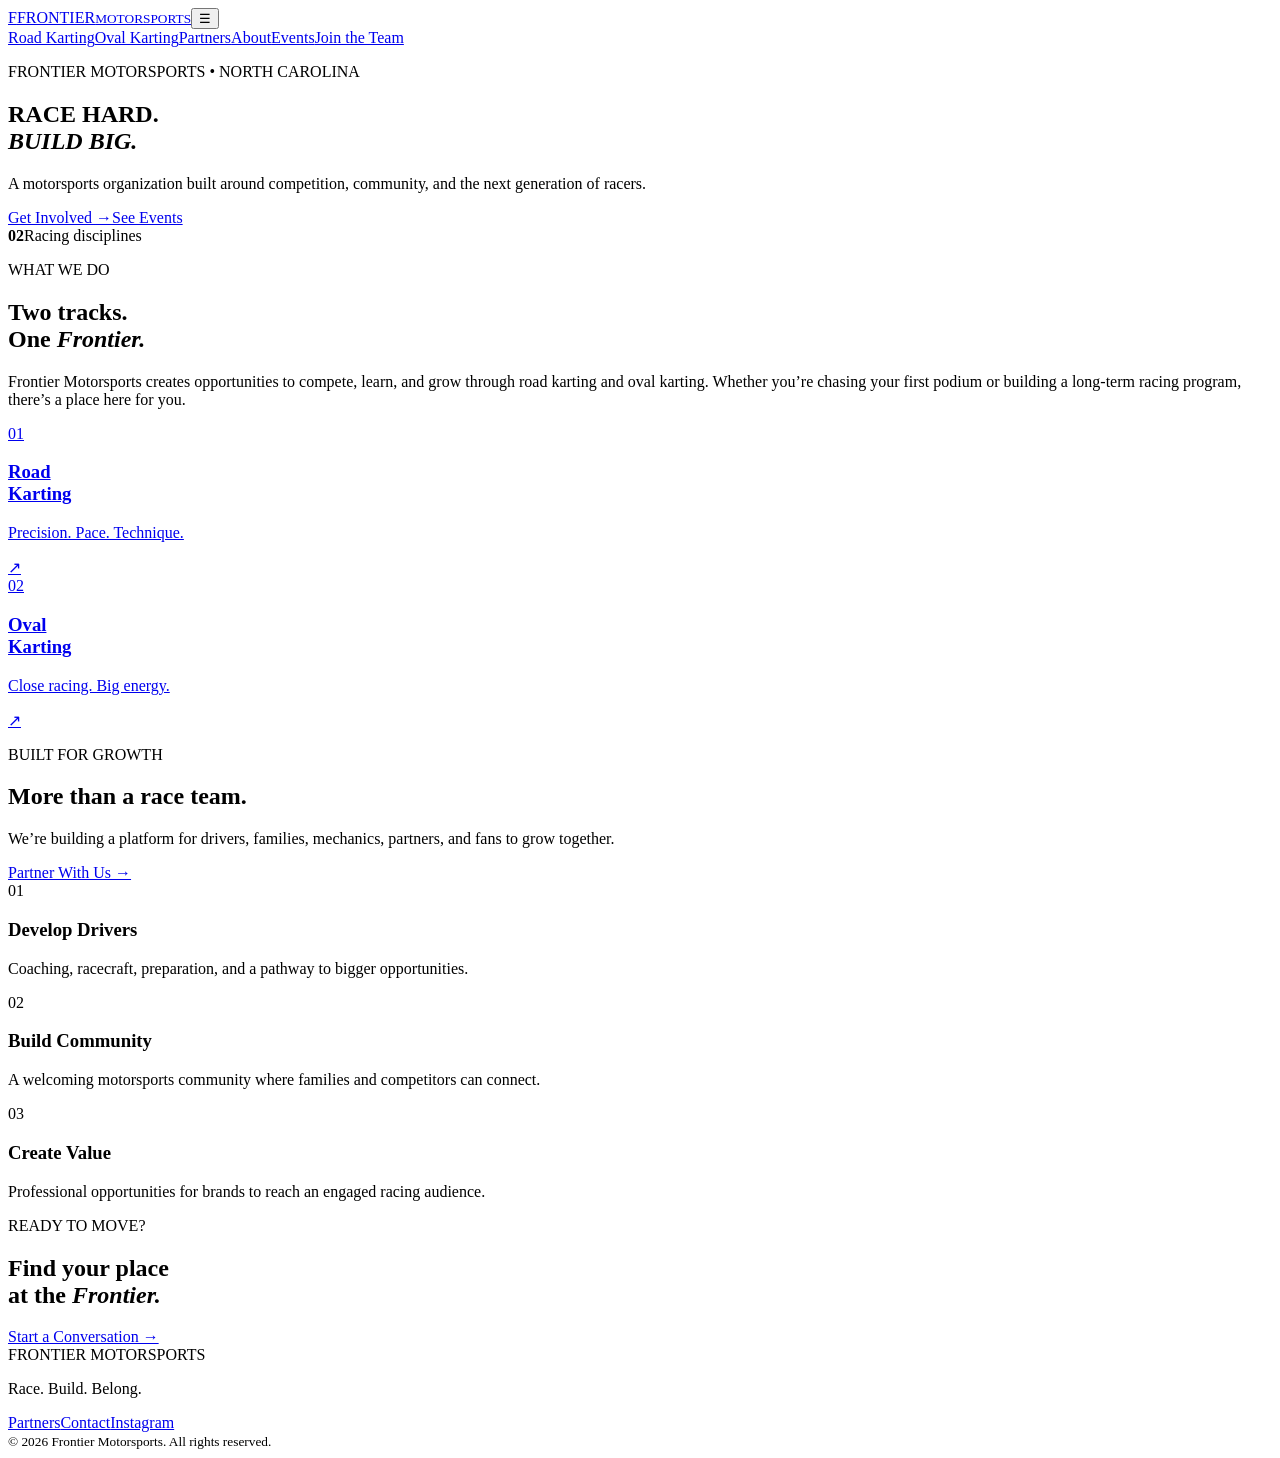
==== index.html @ ea6f7f1b "Add Frontier Motorsports website: index.html" ====
<!doctype html><html lang="en"><head><meta charset="utf-8"><meta name="viewport" content="width=device-width,initial-scale=1"><meta name="description" content="Frontier Motorsports — road karting and oval karting. Race. Build. Belong."><title>Frontier Motorsports | Race. Build. Belong.</title><link rel="stylesheet" href="assets/style.css"></head><body>
<header class="nav"><a class="brand" href="index.html"><span class="brand-mark">F</span><span>FRONTIER<small>MOTORSPORTS</small></span></a><button class="menu" aria-label="Open menu">☰</button><nav><a href="pages/road-karting.html">Road Karting</a><a href="pages/oval-karting.html">Oval Karting</a><a href="pages/partners.html">Partners</a><a href="pages/about.html">About</a><a href="pages/events.html">Events</a><a class="nav-cta" href="pages/contact.html">Join the Team</a></nav></header>
<main>
<section class="hero"><div class="hero-grid"></div><div class="hero-copy"><p class="eyebrow">FRONTIER MOTORSPORTS • NORTH CAROLINA</p><h1>RACE HARD.<br><em>BUILD BIG.</em></h1><p class="lede">A motorsports organization built around competition, community, and the next generation of racers.</p><div class="actions"><a class="btn btn-primary" href="pages/contact.html">Get Involved <span>→</span></a><a class="btn btn-ghost" href="pages/events.html">See Events</a></div></div><div class="hero-stat"><strong>02</strong><span>Racing disciplines</span></div></section>
<section class="intro section"><div><p class="eyebrow">WHAT WE DO</p><h2>Two tracks.<br>One <em>Frontier.</em></h2></div><p class="section-lede">Frontier Motorsports creates opportunities to compete, learn, and grow through road karting and oval karting. Whether you’re chasing your first podium or building a long-term racing program, there’s a place here for you.</p></section>
<section class="discipline-grid section"><a class="discipline road" href="pages/road-karting.html"><div><span class="number">01</span><h3>Road<br>Karting</h3><p>Precision. Pace. Technique.</p></div><span class="circle-arrow">↗</span></a><a class="discipline oval" href="pages/oval-karting.html"><div><span class="number">02</span><h3>Oval<br>Karting</h3><p>Close racing. Big energy.</p></div><span class="circle-arrow">↗</span></a></section>
<section class="band"><div><p class="eyebrow">BUILT FOR GROWTH</p><h2>More than a race team.</h2><p>We’re building a platform for drivers, families, mechanics, partners, and fans to grow together.</p></div><a class="btn btn-light" href="pages/partners.html">Partner With Us →</a></section>
<section class="section pillars"><div class="pillar"><span>01</span><h3>Develop Drivers</h3><p>Coaching, racecraft, preparation, and a pathway to bigger opportunities.</p></div><div class="pillar"><span>02</span><h3>Build Community</h3><p>A welcoming motorsports community where families and competitors can connect.</p></div><div class="pillar"><span>03</span><h3>Create Value</h3><p>Professional opportunities for brands to reach an engaged racing audience.</p></div></section>
<section class="cta section"><p class="eyebrow">READY TO MOVE?</p><h2>Find your place<br>at the <em>Frontier.</em></h2><a class="btn btn-primary" href="pages/contact.html">Start a Conversation →</a></section>
</main><footer><div class="footer-brand">FRONTIER MOTORSPORTS</div><p>Race. Build. Belong.</p><div><a href="pages/partners.html">Partners</a><a href="pages/contact.html">Contact</a><a href="#">Instagram</a></div><small>© 2026 Frontier Motorsports. All rights reserved.</small></footer><script src="assets/site.js"></script></body></html>
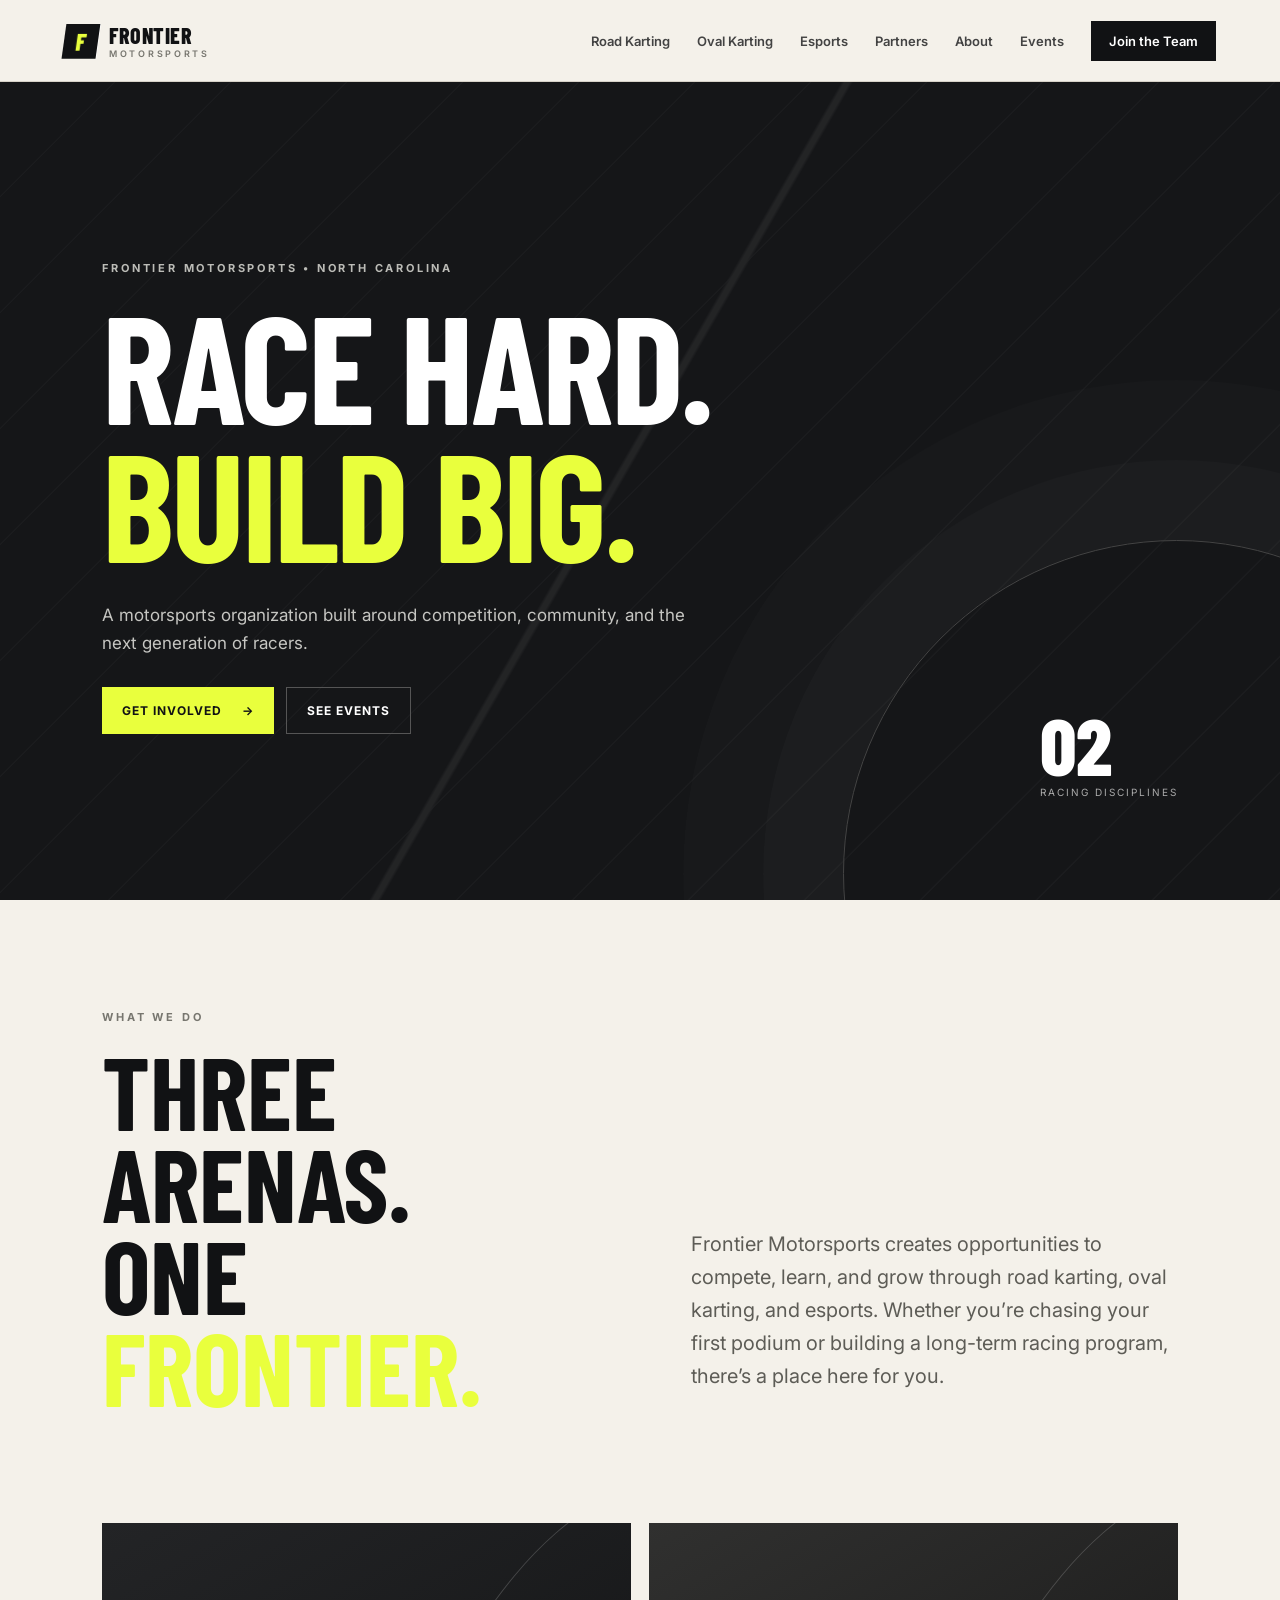
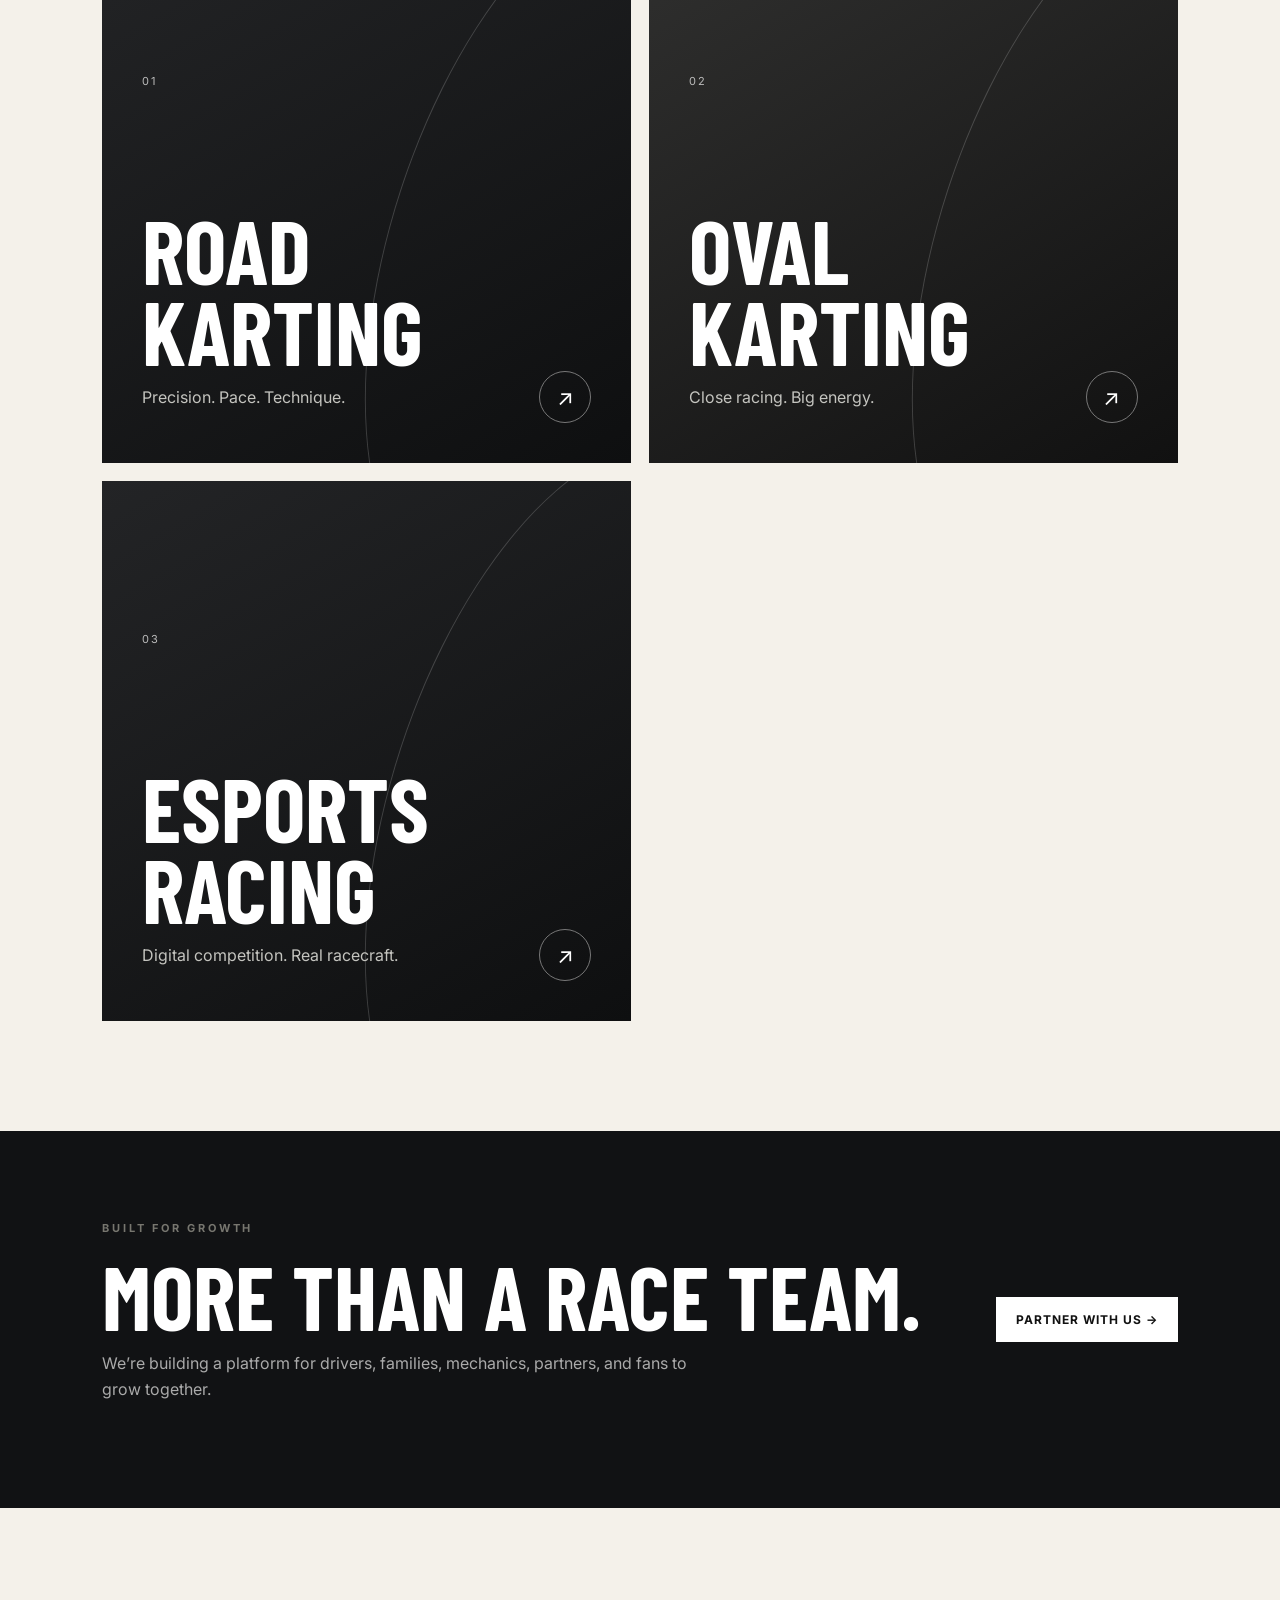
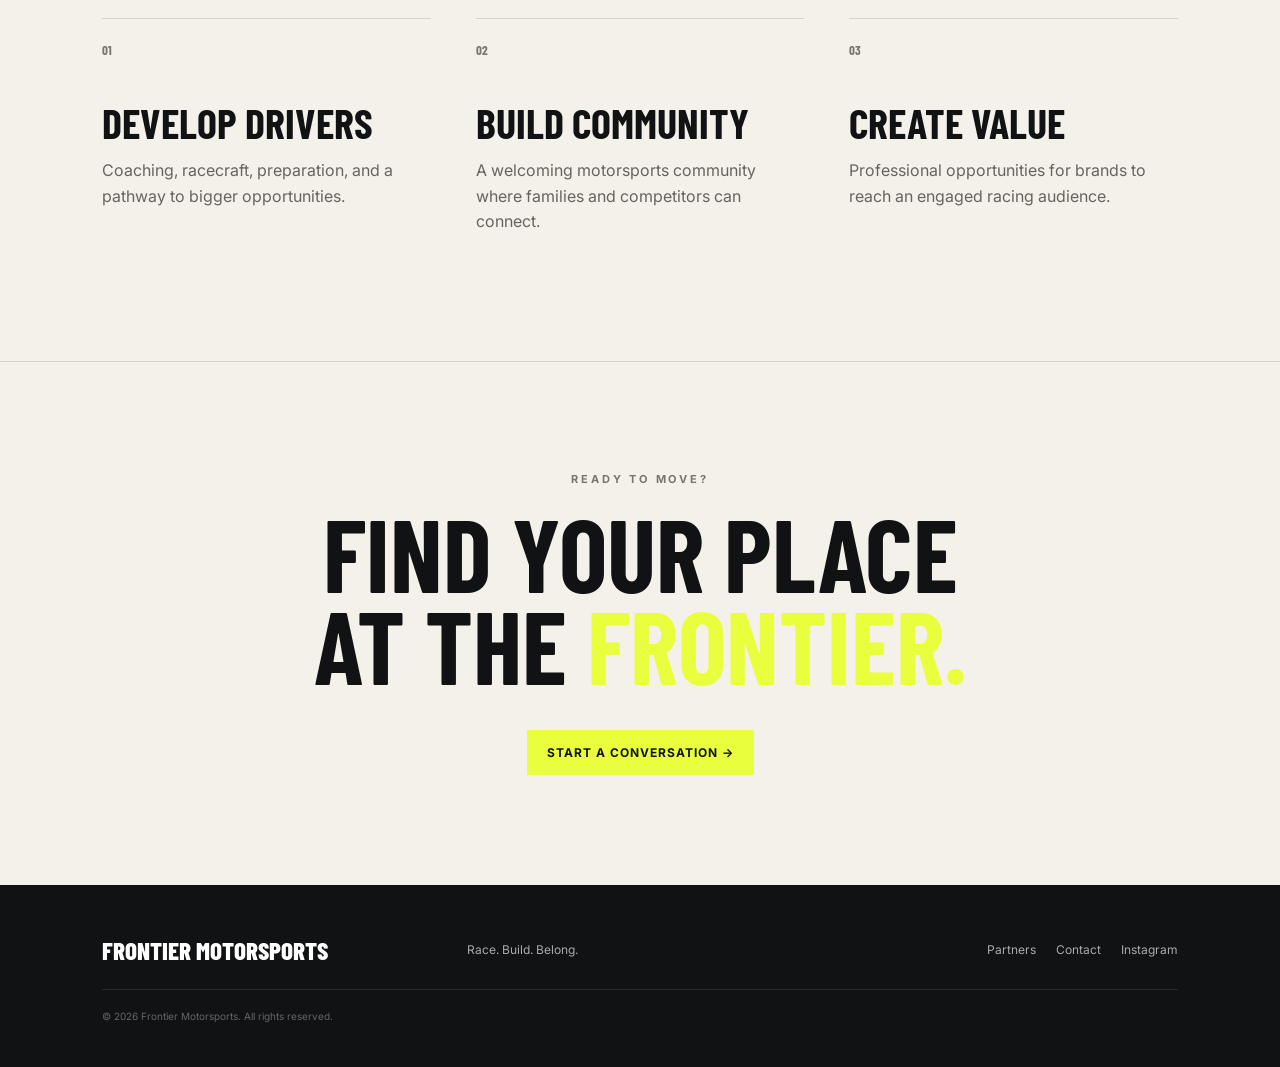
==== commit cdd2b178: "Add esports to homepage and navigation" ====
--- a/index.html
+++ b/index.html
@@ -1,9 +1,9 @@
-<!doctype html><html lang="en"><head><meta charset="utf-8"><meta name="viewport" content="width=device-width,initial-scale=1"><meta name="description" content="Frontier Motorsports — road karting and oval karting. Race. Build. Belong."><title>Frontier Motorsports | Race. Build. Belong.</title><link rel="stylesheet" href="assets/style.css"></head><body>
-<header class="nav"><a class="brand" href="index.html"><span class="brand-mark">F</span><span>FRONTIER<small>MOTORSPORTS</small></span></a><button class="menu" aria-label="Open menu">☰</button><nav><a href="pages/road-karting.html">Road Karting</a><a href="pages/oval-karting.html">Oval Karting</a><a href="pages/partners.html">Partners</a><a href="pages/about.html">About</a><a href="pages/events.html">Events</a><a class="nav-cta" href="pages/contact.html">Join the Team</a></nav></header>
+<!doctype html><html lang="en"><head><meta charset="utf-8"><meta name="viewport" content="width=device-width,initial-scale=1"><meta name="description" content="Frontier Motorsports — road karting, oval karting, and esports. Race. Build. Belong."><title>Frontier Motorsports | Race. Build. Belong.</title><link rel="stylesheet" href="assets/style.css"></head><body>
+<header class="nav"><a class="brand" href="index.html"><span class="brand-mark">F</span><span>FRONTIER<small>MOTORSPORTS</small></span></a><button class="menu" aria-label="Open menu">☰</button><nav><a href="pages/road-karting.html">Road Karting</a><a href="pages/oval-karting.html">Oval Karting</a><a href="pages/esports.html">Esports</a><a href="pages/partners.html">Partners</a><a href="pages/about.html">About</a><a href="pages/events.html">Events</a><a class="nav-cta" href="pages/contact.html">Join the Team</a></nav></header>
 <main>
 <section class="hero"><div class="hero-grid"></div><div class="hero-copy"><p class="eyebrow">FRONTIER MOTORSPORTS • NORTH CAROLINA</p><h1>RACE HARD.<br><em>BUILD BIG.</em></h1><p class="lede">A motorsports organization built around competition, community, and the next generation of racers.</p><div class="actions"><a class="btn btn-primary" href="pages/contact.html">Get Involved <span>→</span></a><a class="btn btn-ghost" href="pages/events.html">See Events</a></div></div><div class="hero-stat"><strong>02</strong><span>Racing disciplines</span></div></section>
-<section class="intro section"><div><p class="eyebrow">WHAT WE DO</p><h2>Two tracks.<br>One <em>Frontier.</em></h2></div><p class="section-lede">Frontier Motorsports creates opportunities to compete, learn, and grow through road karting and oval karting. Whether you’re chasing your first podium or building a long-term racing program, there’s a place here for you.</p></section>
-<section class="discipline-grid section"><a class="discipline road" href="pages/road-karting.html"><div><span class="number">01</span><h3>Road<br>Karting</h3><p>Precision. Pace. Technique.</p></div><span class="circle-arrow">↗</span></a><a class="discipline oval" href="pages/oval-karting.html"><div><span class="number">02</span><h3>Oval<br>Karting</h3><p>Close racing. Big energy.</p></div><span class="circle-arrow">↗</span></a></section>
+<section class="intro section"><div><p class="eyebrow">WHAT WE DO</p><h2>Three arenas.<br>One <em>Frontier.</em></h2></div><p class="section-lede">Frontier Motorsports creates opportunities to compete, learn, and grow through road karting, oval karting, and esports. Whether you’re chasing your first podium or building a long-term racing program, there’s a place here for you.</p></section>
+<section class="discipline-grid section"><a class="discipline road" href="pages/road-karting.html"><div><span class="number">01</span><h3>Road<br>Karting</h3><p>Precision. Pace. Technique.</p></div><span class="circle-arrow">↗</span></a><a class="discipline oval" href="pages/oval-karting.html"><div><span class="number">02</span><h3>Oval<br>Karting</h3><p>Close racing. Big energy.</p></div><span class="circle-arrow">↗</span></a><a class="discipline esports" href="pages/esports.html"><div><span class="number">03</span><h3>Esports<br>Racing</h3><p>Digital competition. Real racecraft.</p></div><span class="circle-arrow">↗</span></a></section>
 <section class="band"><div><p class="eyebrow">BUILT FOR GROWTH</p><h2>More than a race team.</h2><p>We’re building a platform for drivers, families, mechanics, partners, and fans to grow together.</p></div><a class="btn btn-light" href="pages/partners.html">Partner With Us →</a></section>
 <section class="section pillars"><div class="pillar"><span>01</span><h3>Develop Drivers</h3><p>Coaching, racecraft, preparation, and a pathway to bigger opportunities.</p></div><div class="pillar"><span>02</span><h3>Build Community</h3><p>A welcoming motorsports community where families and competitors can connect.</p></div><div class="pillar"><span>03</span><h3>Create Value</h3><p>Professional opportunities for brands to reach an engaged racing audience.</p></div></section>
 <section class="cta section"><p class="eyebrow">READY TO MOVE?</p><h2>Find your place<br>at the <em>Frontier.</em></h2><a class="btn btn-primary" href="pages/contact.html">Start a Conversation →</a></section>
--- a/assets/style.css
+++ b/assets/style.css
@@ -0,0 +1,2 @@
+@import url('https://fonts.googleapis.com/css2?family=Barlow+Condensed:wght@500;600;700;800&family=Inter:wght@400;500;600;700&display=swap');
+:root{--ink:#111214;--paper:#f4f1ea;--muted:#77766f;--line:#d7d2c8;--accent:#e9ff3d;--white:#fff}*{box-sizing:border-box}html{scroll-behavior:smooth}body{margin:0;background:var(--paper);color:var(--ink);font-family:Inter,Arial,sans-serif}a{color:inherit;text-decoration:none}.nav{height:82px;display:flex;align-items:center;justify-content:space-between;padding:0 5vw;border-bottom:1px solid var(--line);background:rgba(244,241,234,.96);position:sticky;top:0;z-index:10}.brand{display:flex;align-items:center;gap:11px;font-family:'Barlow Condensed';font-weight:800;font-size:22px;letter-spacing:.5px}.brand small{display:block;font:600 9px Inter;letter-spacing:2.7px;color:var(--muted)}.brand-mark{display:grid;place-items:center;width:34px;height:34px;background:var(--ink);color:var(--accent);font-size:24px;transform:skew(-8deg)}nav{display:flex;gap:27px;align-items:center;font-size:13px;font-weight:600}nav a{opacity:.78}nav a:hover{opacity:1}.nav-cta{background:var(--ink);color:var(--white);padding:12px 18px;opacity:1}.menu{display:none;border:0;background:none;font-size:22px}.hero{min-height:calc(100vh - 82px);padding:8vw 8vw 7vw;position:relative;overflow:hidden;display:flex;align-items:center;background:#151618;color:#fff}.hero-grid{position:absolute;inset:0;opacity:.22;background:linear-gradient(120deg,transparent 0 48%,#555 48.2% 48.5%,transparent 48.7%),repeating-linear-gradient(135deg,transparent 0 80px,#303134 81px 82px)}.hero:after{content:'';position:absolute;width:52vw;height:52vw;border:1px solid #444;border-radius:50%;right:-18vw;bottom:-24vw;box-shadow:0 0 0 80px rgba(255,255,255,.015),0 0 0 160px rgba(255,255,255,.012)}.hero-copy{position:relative;z-index:2;max-width:800px}.eyebrow{font-size:11px;font-weight:700;letter-spacing:2.8px;color:var(--muted);margin:0 0 20px}.hero .eyebrow{color:#bcbcb7}.hero h1,h2,h3{font-family:'Barlow Condensed',sans-serif;text-transform:uppercase;margin:0;line-height:.9}.hero h1{font-size:clamp(72px,12vw,170px);letter-spacing:-3px}.hero h1 em,h2 em{font-style:normal;color:var(--accent)}.lede{max-width:590px;color:#c6c6c2;font-size:17px;line-height:1.65;margin:30px 0}.actions{display:flex;gap:12px;flex-wrap:wrap}.btn{display:inline-flex;align-items:center;gap:20px;padding:15px 20px;font-size:12px;font-weight:700;text-transform:uppercase;letter-spacing:1px}.btn-primary{background:var(--accent);color:var(--ink)}.btn-ghost{border:1px solid #555;color:#fff}.btn-light{background:#fff;color:#111}.hero-stat{position:absolute;right:8vw;bottom:8vw;z-index:2;display:flex;flex-direction:column}.hero-stat strong{font:800 80px 'Barlow Condensed';line-height:.8}.hero-stat span{font-size:10px;text-transform:uppercase;letter-spacing:2px;color:#aaa;margin-top:10px}.section{padding:110px 8vw}.intro{display:grid;grid-template-columns:1fr 1fr;gap:8vw;align-items:end}.intro h2,.cta h2{font-size:clamp(60px,8vw,120px)}.section-lede{font-size:20px;line-height:1.65;color:#5d5c56;max-width:590px}.discipline-grid{padding-top:0;display:grid;grid-template-columns:1fr 1fr;gap:18px}.discipline{min-height:540px;padding:40px;display:flex;justify-content:space-between;align-items:flex-end;position:relative;overflow:hidden;color:#fff}.discipline:before{content:'';position:absolute;inset:0;background:linear-gradient(150deg,#232426,#0e0f10)}.discipline:after{content:'';position:absolute;width:70%;height:140%;border:1px solid rgba(255,255,255,.18);border-radius:50%;right:-25%;top:-10%;transform:rotate(18deg)}.discipline.oval:before{background:linear-gradient(150deg,#30302f,#111)}.discipline>div,.circle-arrow{position:relative;z-index:2}.number{font-size:11px;letter-spacing:2px;color:#bbb}.discipline h3{font-size:clamp(58px,7vw,105px);margin-top:120px}.discipline p{color:#c4c4bf}.circle-arrow{width:52px;height:52px;border:1px solid #777;border-radius:50%;display:grid;place-items:center;font-size:22px}.band{background:var(--ink);color:#fff;padding:90px 8vw;display:flex;align-items:center;justify-content:space-between;gap:50px}.band h2{font-size:clamp(54px,7vw,96px)}.band p:not(.eyebrow){color:#aaa;max-width:620px;line-height:1.6}.pillars{display:grid;grid-template-columns:repeat(3,1fr);gap:45px}.pillar{border-top:1px solid var(--line);padding-top:20px}.pillar span{font:700 13px 'Barlow Condensed';color:var(--muted)}.pillar h3{font-size:42px;margin:45px 0 12px}.pillar p{color:#66645e;line-height:1.6}.cta{text-align:center;border-top:1px solid var(--line)}.cta h2{margin-bottom:40px}footer{background:#111214;color:#aaa;padding:45px 8vw;display:grid;grid-template-columns:1fr 1fr 1fr;gap:20px;align-items:center;font-size:12px}footer .footer-brand{font:800 25px 'Barlow Condensed';color:#fff}footer div:nth-of-type(2){text-align:right}footer div:nth-of-type(2) a{margin-left:20px}footer small{grid-column:1/-1;color:#666;border-top:1px solid #292a2b;padding-top:20px}.inner-hero{padding:110px 8vw 80px;background:#111214;color:#fff}.inner-hero h1{font:800 clamp(70px,12vw,160px) 'Barlow Condensed';line-height:.82;text-transform:uppercase;max-width:1000px}.inner-hero h1 em{color:var(--accent);font-style:normal}.content{padding:90px 8vw;max-width:1200px}.content h2{font-size:60px;margin:60px 0 20px}.content p{line-height:1.8;color:#5e5d57;max-width:760px}.cards{display:grid;grid-template-columns:repeat(3,1fr);gap:18px;margin-top:45px}.card{border:1px solid var(--line);padding:28px;min-height:210px}.card h3{font-size:34px;margin:50px 0 12px}.card p{font-size:14px}.form{display:grid;gap:15px;max-width:700px}.form input,.form textarea,.form select{width:100%;border:1px solid var(--line);background:#fff;padding:16px;font:inherit}.form textarea{min-height:150px}.form button{border:0;cursor:pointer;justify-self:start}.notice{padding:18px;background:#e9ff3d;font-size:13px;margin:30px 0}.partner-level{border-top:1px solid var(--line);padding:30px 0;display:grid;grid-template-columns:1fr 2fr;gap:30px}.partner-level h3{font-size:42px}.partner-level p{margin:0}.schedule{border-top:1px solid var(--line)}.event{display:grid;grid-template-columns:130px 1fr 100px;gap:20px;padding:28px 0;border-bottom:1px solid var(--line);align-items:center}.event strong{font:800 28px 'Barlow Condensed'}.event h3{font-size:34px}.event span{font-size:11px;text-transform:uppercase;letter-spacing:1px;color:var(--muted)}@media(max-width:800px){.nav{height:70px;padding:0 5vw}nav{display:none}.menu{display:block}.hero{min-height:calc(100vh - 70px);padding:70px 6vw}.hero h1{font-size:72px;letter-spacing:-1px}.hero-stat{display:none}.section{padding:75px 6vw}.intro,.discipline-grid,.pillars,.cards{grid-template-columns:1fr}.discipline{min-height:400px}.discipline h3{margin-top:80px}.band{padding:70px 6vw;display:block}.band .btn{margin-top:25px}.partner-level{grid-template-columns:1fr}.event{grid-template-columns:80px 1fr}.event>span{display:none}footer{grid-template-columns:1fr}.section-lede{font-size:17px}footer div:nth-of-type(2){text-align:left}footer div:nth-of-type(2) a{margin:0 18px 0 0}}
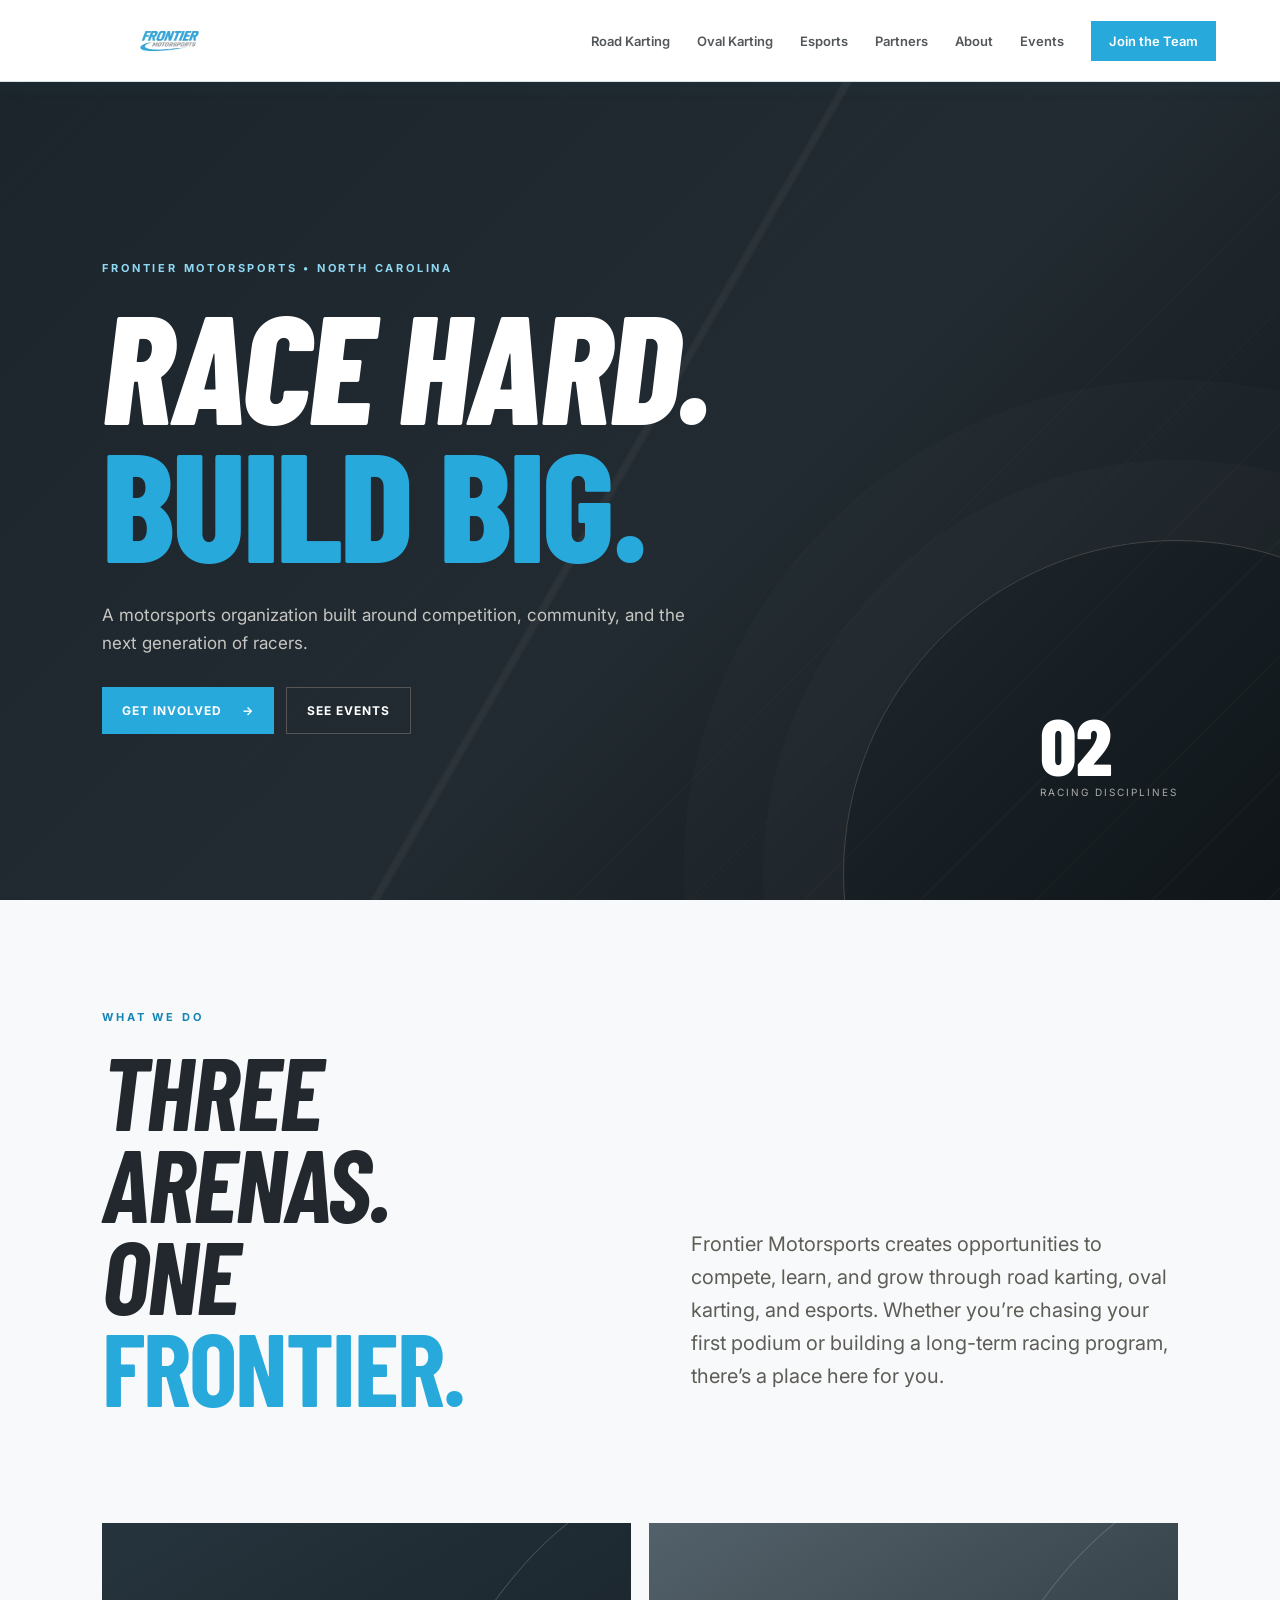
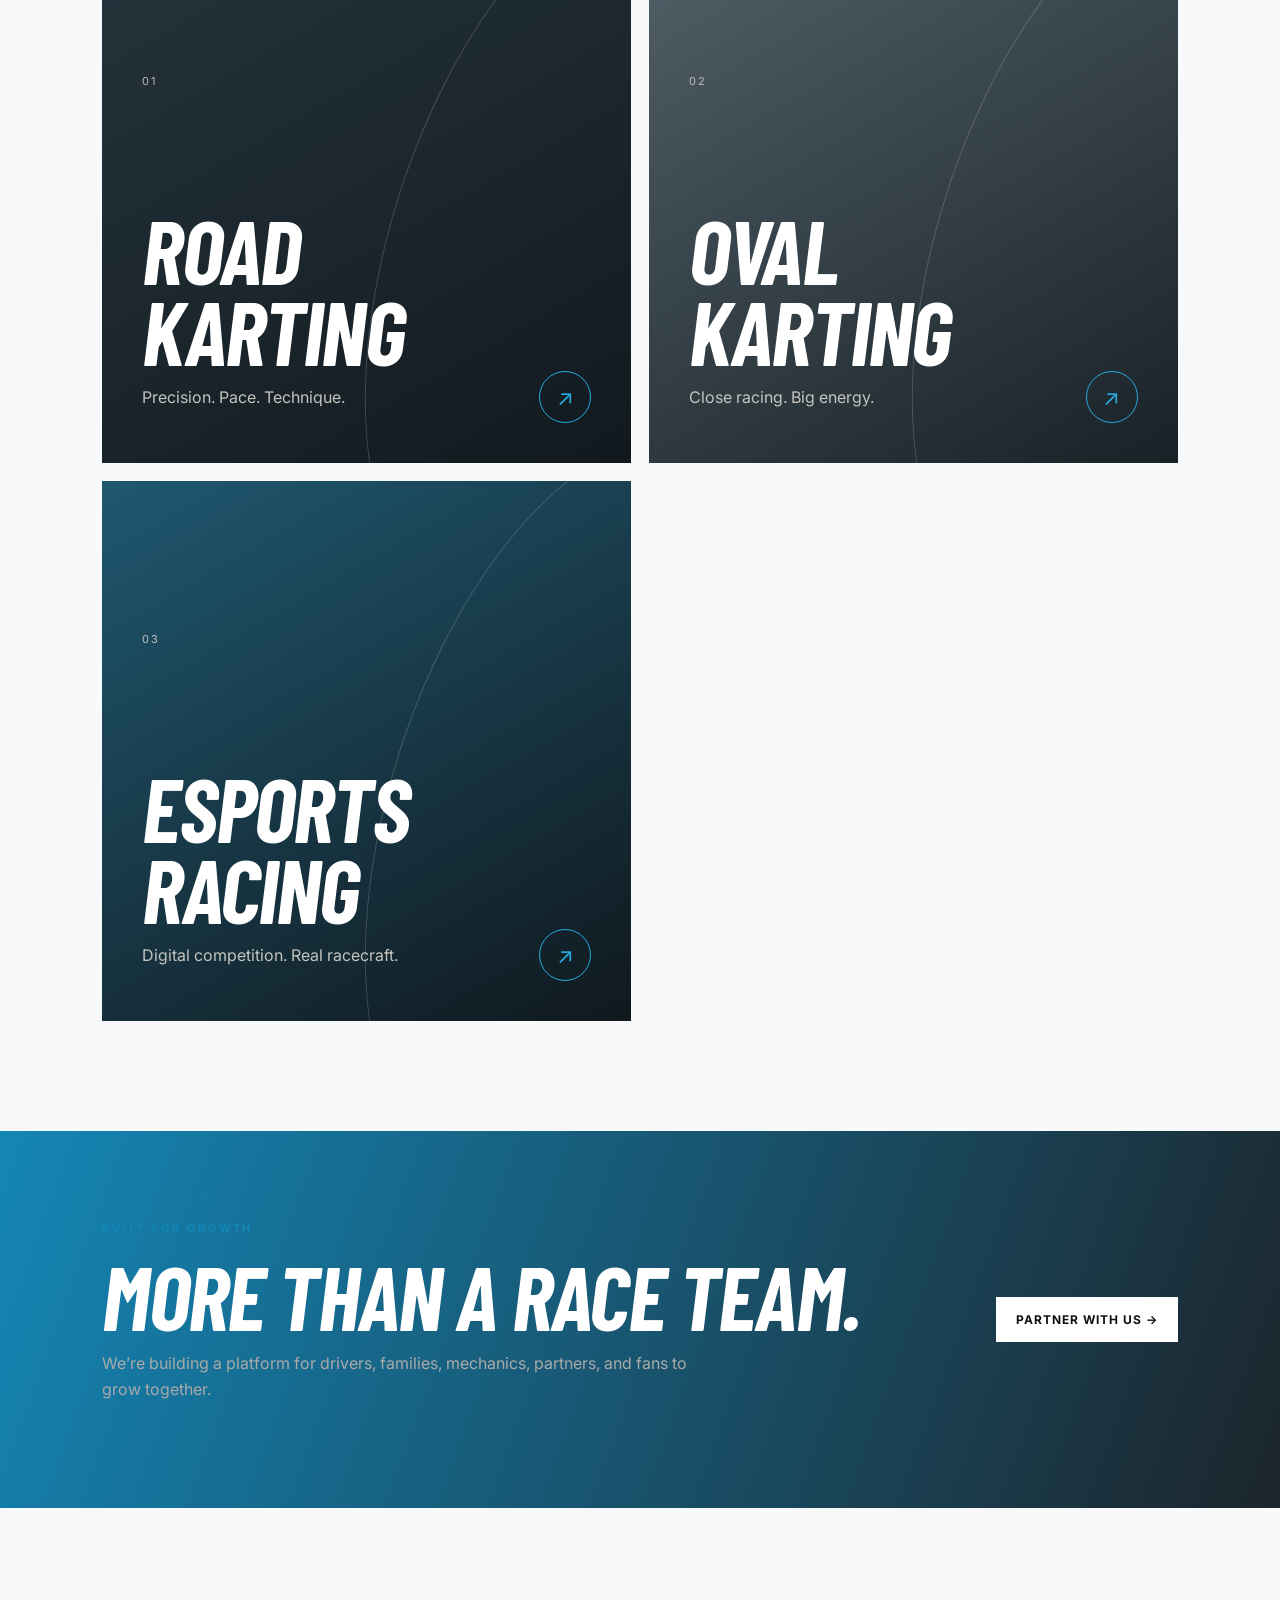
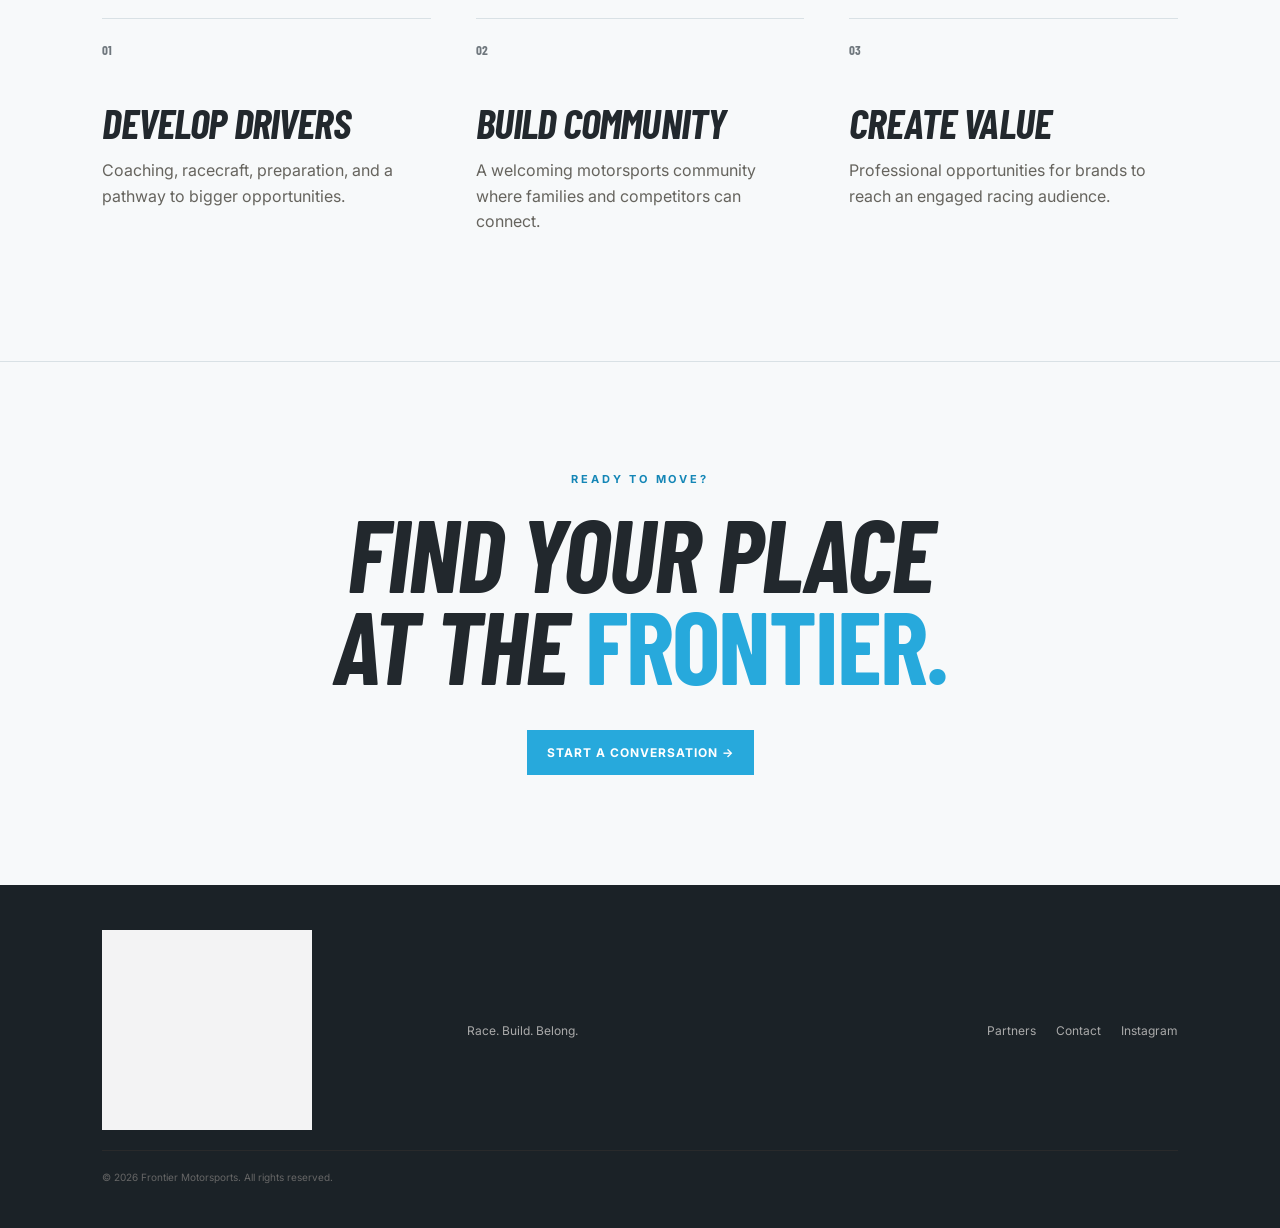
==== commit 8af59931: "Refresh site branding with Frontier Motorsports logo" ====
--- a/index.html
+++ b/index.html
@@ -1,5 +1,5 @@
 <!doctype html><html lang="en"><head><meta charset="utf-8"><meta name="viewport" content="width=device-width,initial-scale=1"><meta name="description" content="Frontier Motorsports — road karting, oval karting, and esports. Race. Build. Belong."><title>Frontier Motorsports | Race. Build. Belong.</title><link rel="stylesheet" href="assets/style.css"></head><body>
-<header class="nav"><a class="brand" href="index.html"><span class="brand-mark">F</span><span>FRONTIER<small>MOTORSPORTS</small></span></a><button class="menu" aria-label="Open menu">☰</button><nav><a href="pages/road-karting.html">Road Karting</a><a href="pages/oval-karting.html">Oval Karting</a><a href="pages/esports.html">Esports</a><a href="pages/partners.html">Partners</a><a href="pages/about.html">About</a><a href="pages/events.html">Events</a><a class="nav-cta" href="pages/contact.html">Join the Team</a></nav></header>
+<header class="nav"><a class="brand" href="index.html"><img class="brand-logo" src="assets/frontier-logo.webp" alt="Frontier Motorsports"></a><button class="menu" aria-label="Open menu">☰</button><nav><a href="pages/road-karting.html">Road Karting</a><a href="pages/oval-karting.html">Oval Karting</a><a href="pages/esports.html">Esports</a><a href="pages/partners.html">Partners</a><a href="pages/about.html">About</a><a href="pages/events.html">Events</a><a class="nav-cta" href="pages/contact.html">Join the Team</a></nav></header>
 <main>
 <section class="hero"><div class="hero-grid"></div><div class="hero-copy"><p class="eyebrow">FRONTIER MOTORSPORTS • NORTH CAROLINA</p><h1>RACE HARD.<br><em>BUILD BIG.</em></h1><p class="lede">A motorsports organization built around competition, community, and the next generation of racers.</p><div class="actions"><a class="btn btn-primary" href="pages/contact.html">Get Involved <span>→</span></a><a class="btn btn-ghost" href="pages/events.html">See Events</a></div></div><div class="hero-stat"><strong>02</strong><span>Racing disciplines</span></div></section>
 <section class="intro section"><div><p class="eyebrow">WHAT WE DO</p><h2>Three arenas.<br>One <em>Frontier.</em></h2></div><p class="section-lede">Frontier Motorsports creates opportunities to compete, learn, and grow through road karting, oval karting, and esports. Whether you’re chasing your first podium or building a long-term racing program, there’s a place here for you.</p></section>
@@ -7,4 +7,4 @@
 <section class="band"><div><p class="eyebrow">BUILT FOR GROWTH</p><h2>More than a race team.</h2><p>We’re building a platform for drivers, families, mechanics, partners, and fans to grow together.</p></div><a class="btn btn-light" href="pages/partners.html">Partner With Us →</a></section>
 <section class="section pillars"><div class="pillar"><span>01</span><h3>Develop Drivers</h3><p>Coaching, racecraft, preparation, and a pathway to bigger opportunities.</p></div><div class="pillar"><span>02</span><h3>Build Community</h3><p>A welcoming motorsports community where families and competitors can connect.</p></div><div class="pillar"><span>03</span><h3>Create Value</h3><p>Professional opportunities for brands to reach an engaged racing audience.</p></div></section>
 <section class="cta section"><p class="eyebrow">READY TO MOVE?</p><h2>Find your place<br>at the <em>Frontier.</em></h2><a class="btn btn-primary" href="pages/contact.html">Start a Conversation →</a></section>
-</main><footer><div class="footer-brand">FRONTIER MOTORSPORTS</div><p>Race. Build. Belong.</p><div><a href="pages/partners.html">Partners</a><a href="pages/contact.html">Contact</a><a href="#">Instagram</a></div><small>© 2026 Frontier Motorsports. All rights reserved.</small></footer><script src="assets/site.js"></script></body></html>+</main><footer><div class="footer-brand"><img class="footer-logo" src="assets/frontier-logo.webp" alt="Frontier Motorsports"></div><p>Race. Build. Belong.</p><div><a href="pages/partners.html">Partners</a><a href="pages/contact.html">Contact</a><a href="#">Instagram</a></div><small>© 2026 Frontier Motorsports. All rights reserved.</small></footer><script src="assets/site.js"></script></body></html>
--- a/assets/style.css
+++ b/assets/style.css
@@ -1,2 +1,4 @@
-@import url('https://fonts.googleapis.com/css2?family=Barlow+Condensed:wght@500;600;700;800&family=Inter:wght@400;500;600;700&display=swap');
-:root{--ink:#111214;--paper:#f4f1ea;--muted:#77766f;--line:#d7d2c8;--accent:#e9ff3d;--white:#fff}*{box-sizing:border-box}html{scroll-behavior:smooth}body{margin:0;background:var(--paper);color:var(--ink);font-family:Inter,Arial,sans-serif}a{color:inherit;text-decoration:none}.nav{height:82px;display:flex;align-items:center;justify-content:space-between;padding:0 5vw;border-bottom:1px solid var(--line);background:rgba(244,241,234,.96);position:sticky;top:0;z-index:10}.brand{display:flex;align-items:center;gap:11px;font-family:'Barlow Condensed';font-weight:800;font-size:22px;letter-spacing:.5px}.brand small{display:block;font:600 9px Inter;letter-spacing:2.7px;color:var(--muted)}.brand-mark{display:grid;place-items:center;width:34px;height:34px;background:var(--ink);color:var(--accent);font-size:24px;transform:skew(-8deg)}nav{display:flex;gap:27px;align-items:center;font-size:13px;font-weight:600}nav a{opacity:.78}nav a:hover{opacity:1}.nav-cta{background:var(--ink);color:var(--white);padding:12px 18px;opacity:1}.menu{display:none;border:0;background:none;font-size:22px}.hero{min-height:calc(100vh - 82px);padding:8vw 8vw 7vw;position:relative;overflow:hidden;display:flex;align-items:center;background:#151618;color:#fff}.hero-grid{position:absolute;inset:0;opacity:.22;background:linear-gradient(120deg,transparent 0 48%,#555 48.2% 48.5%,transparent 48.7%),repeating-linear-gradient(135deg,transparent 0 80px,#303134 81px 82px)}.hero:after{content:'';position:absolute;width:52vw;height:52vw;border:1px solid #444;border-radius:50%;right:-18vw;bottom:-24vw;box-shadow:0 0 0 80px rgba(255,255,255,.015),0 0 0 160px rgba(255,255,255,.012)}.hero-copy{position:relative;z-index:2;max-width:800px}.eyebrow{font-size:11px;font-weight:700;letter-spacing:2.8px;color:var(--muted);margin:0 0 20px}.hero .eyebrow{color:#bcbcb7}.hero h1,h2,h3{font-family:'Barlow Condensed',sans-serif;text-transform:uppercase;margin:0;line-height:.9}.hero h1{font-size:clamp(72px,12vw,170px);letter-spacing:-3px}.hero h1 em,h2 em{font-style:normal;color:var(--accent)}.lede{max-width:590px;color:#c6c6c2;font-size:17px;line-height:1.65;margin:30px 0}.actions{display:flex;gap:12px;flex-wrap:wrap}.btn{display:inline-flex;align-items:center;gap:20px;padding:15px 20px;font-size:12px;font-weight:700;text-transform:uppercase;letter-spacing:1px}.btn-primary{background:var(--accent);color:var(--ink)}.btn-ghost{border:1px solid #555;color:#fff}.btn-light{background:#fff;color:#111}.hero-stat{position:absolute;right:8vw;bottom:8vw;z-index:2;display:flex;flex-direction:column}.hero-stat strong{font:800 80px 'Barlow Condensed';line-height:.8}.hero-stat span{font-size:10px;text-transform:uppercase;letter-spacing:2px;color:#aaa;margin-top:10px}.section{padding:110px 8vw}.intro{display:grid;grid-template-columns:1fr 1fr;gap:8vw;align-items:end}.intro h2,.cta h2{font-size:clamp(60px,8vw,120px)}.section-lede{font-size:20px;line-height:1.65;color:#5d5c56;max-width:590px}.discipline-grid{padding-top:0;display:grid;grid-template-columns:1fr 1fr;gap:18px}.discipline{min-height:540px;padding:40px;display:flex;justify-content:space-between;align-items:flex-end;position:relative;overflow:hidden;color:#fff}.discipline:before{content:'';position:absolute;inset:0;background:linear-gradient(150deg,#232426,#0e0f10)}.discipline:after{content:'';position:absolute;width:70%;height:140%;border:1px solid rgba(255,255,255,.18);border-radius:50%;right:-25%;top:-10%;transform:rotate(18deg)}.discipline.oval:before{background:linear-gradient(150deg,#30302f,#111)}.discipline>div,.circle-arrow{position:relative;z-index:2}.number{font-size:11px;letter-spacing:2px;color:#bbb}.discipline h3{font-size:clamp(58px,7vw,105px);margin-top:120px}.discipline p{color:#c4c4bf}.circle-arrow{width:52px;height:52px;border:1px solid #777;border-radius:50%;display:grid;place-items:center;font-size:22px}.band{background:var(--ink);color:#fff;padding:90px 8vw;display:flex;align-items:center;justify-content:space-between;gap:50px}.band h2{font-size:clamp(54px,7vw,96px)}.band p:not(.eyebrow){color:#aaa;max-width:620px;line-height:1.6}.pillars{display:grid;grid-template-columns:repeat(3,1fr);gap:45px}.pillar{border-top:1px solid var(--line);padding-top:20px}.pillar span{font:700 13px 'Barlow Condensed';color:var(--muted)}.pillar h3{font-size:42px;margin:45px 0 12px}.pillar p{color:#66645e;line-height:1.6}.cta{text-align:center;border-top:1px solid var(--line)}.cta h2{margin-bottom:40px}footer{background:#111214;color:#aaa;padding:45px 8vw;display:grid;grid-template-columns:1fr 1fr 1fr;gap:20px;align-items:center;font-size:12px}footer .footer-brand{font:800 25px 'Barlow Condensed';color:#fff}footer div:nth-of-type(2){text-align:right}footer div:nth-of-type(2) a{margin-left:20px}footer small{grid-column:1/-1;color:#666;border-top:1px solid #292a2b;padding-top:20px}.inner-hero{padding:110px 8vw 80px;background:#111214;color:#fff}.inner-hero h1{font:800 clamp(70px,12vw,160px) 'Barlow Condensed';line-height:.82;text-transform:uppercase;max-width:1000px}.inner-hero h1 em{color:var(--accent);font-style:normal}.content{padding:90px 8vw;max-width:1200px}.content h2{font-size:60px;margin:60px 0 20px}.content p{line-height:1.8;color:#5e5d57;max-width:760px}.cards{display:grid;grid-template-columns:repeat(3,1fr);gap:18px;margin-top:45px}.card{border:1px solid var(--line);padding:28px;min-height:210px}.card h3{font-size:34px;margin:50px 0 12px}.card p{font-size:14px}.form{display:grid;gap:15px;max-width:700px}.form input,.form textarea,.form select{width:100%;border:1px solid var(--line);background:#fff;padding:16px;font:inherit}.form textarea{min-height:150px}.form button{border:0;cursor:pointer;justify-self:start}.notice{padding:18px;background:#e9ff3d;font-size:13px;margin:30px 0}.partner-level{border-top:1px solid var(--line);padding:30px 0;display:grid;grid-template-columns:1fr 2fr;gap:30px}.partner-level h3{font-size:42px}.partner-level p{margin:0}.schedule{border-top:1px solid var(--line)}.event{display:grid;grid-template-columns:130px 1fr 100px;gap:20px;padding:28px 0;border-bottom:1px solid var(--line);align-items:center}.event strong{font:800 28px 'Barlow Condensed'}.event h3{font-size:34px}.event span{font-size:11px;text-transform:uppercase;letter-spacing:1px;color:var(--muted)}@media(max-width:800px){.nav{height:70px;padding:0 5vw}nav{display:none}.menu{display:block}.hero{min-height:calc(100vh - 70px);padding:70px 6vw}.hero h1{font-size:72px;letter-spacing:-1px}.hero-stat{display:none}.section{padding:75px 6vw}.intro,.discipline-grid,.pillars,.cards{grid-template-columns:1fr}.discipline{min-height:400px}.discipline h3{margin-top:80px}.band{padding:70px 6vw;display:block}.band .btn{margin-top:25px}.partner-level{grid-template-columns:1fr}.event{grid-template-columns:80px 1fr}.event>span{display:none}footer{grid-template-columns:1fr}.section-lede{font-size:17px}footer div:nth-of-type(2){text-align:left}footer div:nth-of-type(2) a{margin:0 18px 0 0}}+@import url('https://fonts.googleapis.com/css2?family=Barlow+Condensed:ital,wght@0,600;0,700;0,800;1,700;1,800&family=Inter:wght@400;500;600;700&display=swap');
+:root{--ink:#22282d;--paper:#f7f9fa;--muted:#6f777d;--line:#d9e1e5;--accent:#27a9dc;--accent-dark:#1486b6;--silver:#7d858b;--white:#fff}*{box-sizing:border-box}html{scroll-behavior:smooth}body{margin:0;background:var(--paper);color:var(--ink);font-family:Inter,Arial,sans-serif}a{color:inherit;text-decoration:none}.nav{height:82px;display:flex;align-items:center;justify-content:space-between;padding:0 5vw;border-bottom:1px solid var(--line);background:rgba(255,255,255,.97);position:sticky;top:0;z-index:10}.brand{display:flex;align-items:center}.brand-logo{display:block;width:210px;max-height:62px;object-fit:contain}nav{display:flex;gap:27px;align-items:center;font-size:13px;font-weight:600}nav a{opacity:.78}nav a:hover{opacity:1}.nav-cta{background:var(--accent);color:var(--white);padding:12px 18px;opacity:1}.menu{display:none;border:0;background:none;font-size:22px}.hero{min-height:calc(100vh - 82px);padding:8vw 8vw 7vw;position:relative;overflow:hidden;display:flex;align-items:center;background:linear-gradient(135deg,#1c252b 0%,#222b31 55%,#0f1519 100%);color:#fff}.hero-grid{position:absolute;inset:0;opacity:.22;background:linear-gradient(120deg,transparent 0 48%,#555 48.2% 48.5%,transparent 48.7%),repeating-linear-gradient(135deg,transparent 0 80px,#303134 81px 82px)}.hero:after{content:'';position:absolute;width:52vw;height:52vw;border:1px solid #444;border-radius:50%;right:-18vw;bottom:-24vw;box-shadow:0 0 0 80px rgba(255,255,255,.015),0 0 0 160px rgba(255,255,255,.012)}.hero-copy{position:relative;z-index:2;max-width:800px}.eyebrow{font-size:11px;font-weight:700;letter-spacing:2.8px;color:var(--muted);margin:0 0 20px}.hero .eyebrow{color:#bcbcb7}.hero h1,h2,h3{font-family:'Barlow Condensed',sans-serif;text-transform:uppercase;margin:0;line-height:.9}.hero h1{font-size:clamp(72px,12vw,170px);letter-spacing:-3px;font-style:italic;font-weight:800}.hero h1 em,h2 em{font-style:normal;color:var(--accent)}.lede{max-width:590px;color:#c6c6c2;font-size:17px;line-height:1.65;margin:30px 0}.actions{display:flex;gap:12px;flex-wrap:wrap}.btn{display:inline-flex;align-items:center;gap:20px;padding:15px 20px;font-size:12px;font-weight:700;text-transform:uppercase;letter-spacing:1px}.btn-primary{background:var(--accent);color:#fff}.btn-ghost{border:1px solid #555;color:#fff}.btn-light{background:#fff;color:#111}.hero-stat{position:absolute;right:8vw;bottom:8vw;z-index:2;display:flex;flex-direction:column}.hero-stat strong{font:800 80px 'Barlow Condensed';line-height:.8}.hero-stat span{font-size:10px;text-transform:uppercase;letter-spacing:2px;color:#aaa;margin-top:10px}.section{padding:110px 8vw}.intro{display:grid;grid-template-columns:1fr 1fr;gap:8vw;align-items:end}.intro h2,.cta h2{font-size:clamp(60px,8vw,120px)}.section-lede{font-size:20px;line-height:1.65;color:#5d5c56;max-width:590px}.discipline-grid{padding-top:0;display:grid;grid-template-columns:1fr 1fr;gap:18px}.discipline{min-height:540px;padding:40px;display:flex;justify-content:space-between;align-items:flex-end;position:relative;overflow:hidden;color:#fff}.discipline:before{content:'';position:absolute;inset:0;background:linear-gradient(150deg,#26343d,#11191e)}.discipline:after{content:'';position:absolute;width:70%;height:140%;border:1px solid rgba(255,255,255,.18);border-radius:50%;right:-25%;top:-10%;transform:rotate(18deg)}.discipline.oval:before{background:linear-gradient(150deg,#53616a,#182126)}.discipline.esports:before{background:linear-gradient(150deg,#1f5870,#10181d)}.discipline>div,.circle-arrow{position:relative;z-index:2}.number{font-size:11px;letter-spacing:2px;color:#bbb}.discipline h3{font-size:clamp(58px,7vw,105px);margin-top:120px}.discipline p{color:#c4c4bf}.circle-arrow{width:52px;height:52px;border:1px solid #777;border-radius:50%;display:grid;place-items:center;font-size:22px}.band{background:linear-gradient(110deg,var(--accent-dark),#1c252b);color:#fff;padding:90px 8vw;display:flex;align-items:center;justify-content:space-between;gap:50px}.band h2{font-size:clamp(54px,7vw,96px)}.band p:not(.eyebrow){color:#aaa;max-width:620px;line-height:1.6}.pillars{display:grid;grid-template-columns:repeat(3,1fr);gap:45px}.pillar{border-top:1px solid var(--line);padding-top:20px}.pillar span{font:700 13px 'Barlow Condensed';color:var(--muted)}.pillar h3{font-size:42px;margin:45px 0 12px}.pillar p{color:#66645e;line-height:1.6}.cta{text-align:center;border-top:1px solid var(--line)}.cta h2{margin-bottom:40px}footer{background:#111214;color:#aaa;padding:45px 8vw;display:grid;grid-template-columns:1fr 1fr 1fr;gap:20px;align-items:center;font-size:12px}footer .footer-brand{font:800 25px 'Barlow Condensed';color:#fff}footer div:nth-of-type(2){text-align:right}footer div:nth-of-type(2) a{margin-left:20px}footer small{grid-column:1/-1;color:#666;border-top:1px solid #292a2b;padding-top:20px}.inner-hero{padding:110px 8vw 80px;background:#111214;color:#fff}.inner-hero h1{font:800 clamp(70px,12vw,160px) 'Barlow Condensed';line-height:.82;text-transform:uppercase;max-width:1000px}.inner-hero h1 em{color:var(--accent);font-style:normal}.content{padding:90px 8vw;max-width:1200px}.content h2{font-size:60px;margin:60px 0 20px}.content p{line-height:1.8;color:#5e5d57;max-width:760px}.cards{display:grid;grid-template-columns:repeat(3,1fr);gap:18px;margin-top:45px}.card{border:1px solid var(--line);padding:28px;min-height:210px}.card h3{font-size:34px;margin:50px 0 12px}.card p{font-size:14px}.form{display:grid;gap:15px;max-width:700px}.form input,.form textarea,.form select{width:100%;border:1px solid var(--line);background:#fff;padding:16px;font:inherit}.form textarea{min-height:150px}.form button{border:0;cursor:pointer;justify-self:start}.notice{padding:18px;background:#dff4fc;font-size:13px;margin:30px 0}.partner-level{border-top:1px solid var(--line);padding:30px 0;display:grid;grid-template-columns:1fr 2fr;gap:30px}.partner-level h3{font-size:42px}.partner-level p{margin:0}.schedule{border-top:1px solid var(--line)}.event{display:grid;grid-template-columns:130px 1fr 100px;gap:20px;padding:28px 0;border-bottom:1px solid var(--line);align-items:center}.event strong{font:800 28px 'Barlow Condensed'}.event h3{font-size:34px}.event span{font-size:11px;text-transform:uppercase;letter-spacing:1px;color:var(--muted)}@media(max-width:800px){.nav{height:70px;padding:0 5vw}nav{display:none}.menu{display:block}.hero{min-height:calc(100vh - 70px);padding:70px 6vw}.hero h1{font-size:72px;letter-spacing:-1px}.hero-stat{display:none}.section{padding:75px 6vw}.intro,.discipline-grid,.pillars,.cards{grid-template-columns:1fr}.discipline{min-height:400px}.discipline h3{margin-top:80px}.band{padding:70px 6vw;display:block}.band .btn{margin-top:25px}.partner-level{grid-template-columns:1fr}.event{grid-template-columns:80px 1fr}.event>span{display:none}footer{grid-template-columns:1fr}.section-lede{font-size:17px}footer div:nth-of-type(2){text-align:left}footer div:nth-of-type(2) a{margin:0 18px 0 0}}
+/* Frontier Motorsports brand refresh */
+h1,h2,h3,.footer-brand{font-style:italic;letter-spacing:-.02em}.eyebrow{color:var(--accent-dark)}.hero .eyebrow{color:#8fd8f3}.hero h1 em,h2 em,.inner-hero h1 em{color:var(--accent)}.inner-hero{background:linear-gradient(135deg,#1b252b,#0e1519);border-bottom:5px solid var(--accent)}.circle-arrow{border-color:var(--accent);color:var(--accent)}.footer-logo{display:block;width:210px;max-width:100%;filter:brightness(0) invert(1);opacity:.95}footer{background:#1b2227}.nav{box-shadow:0 2px 18px rgba(20,134,182,.08)}@media(max-width:800px){.brand-logo{width:165px;max-height:54px}}
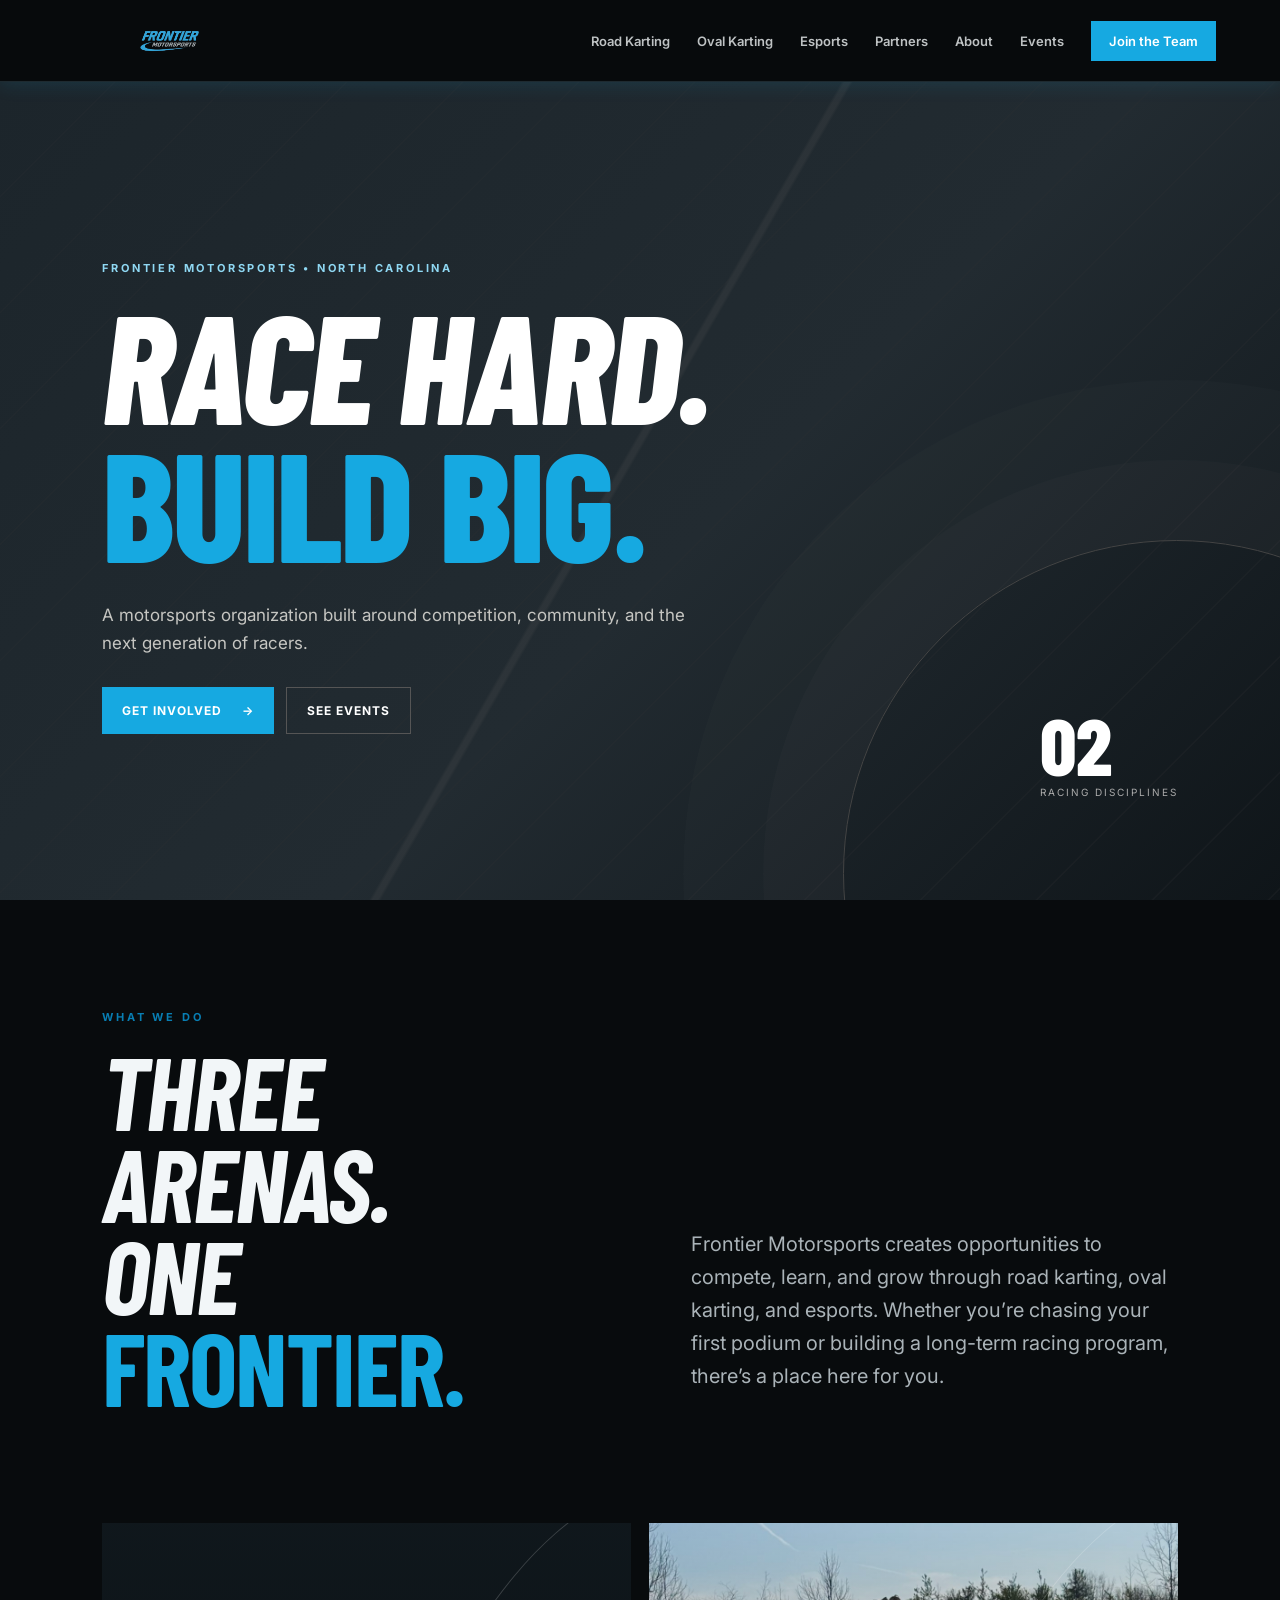
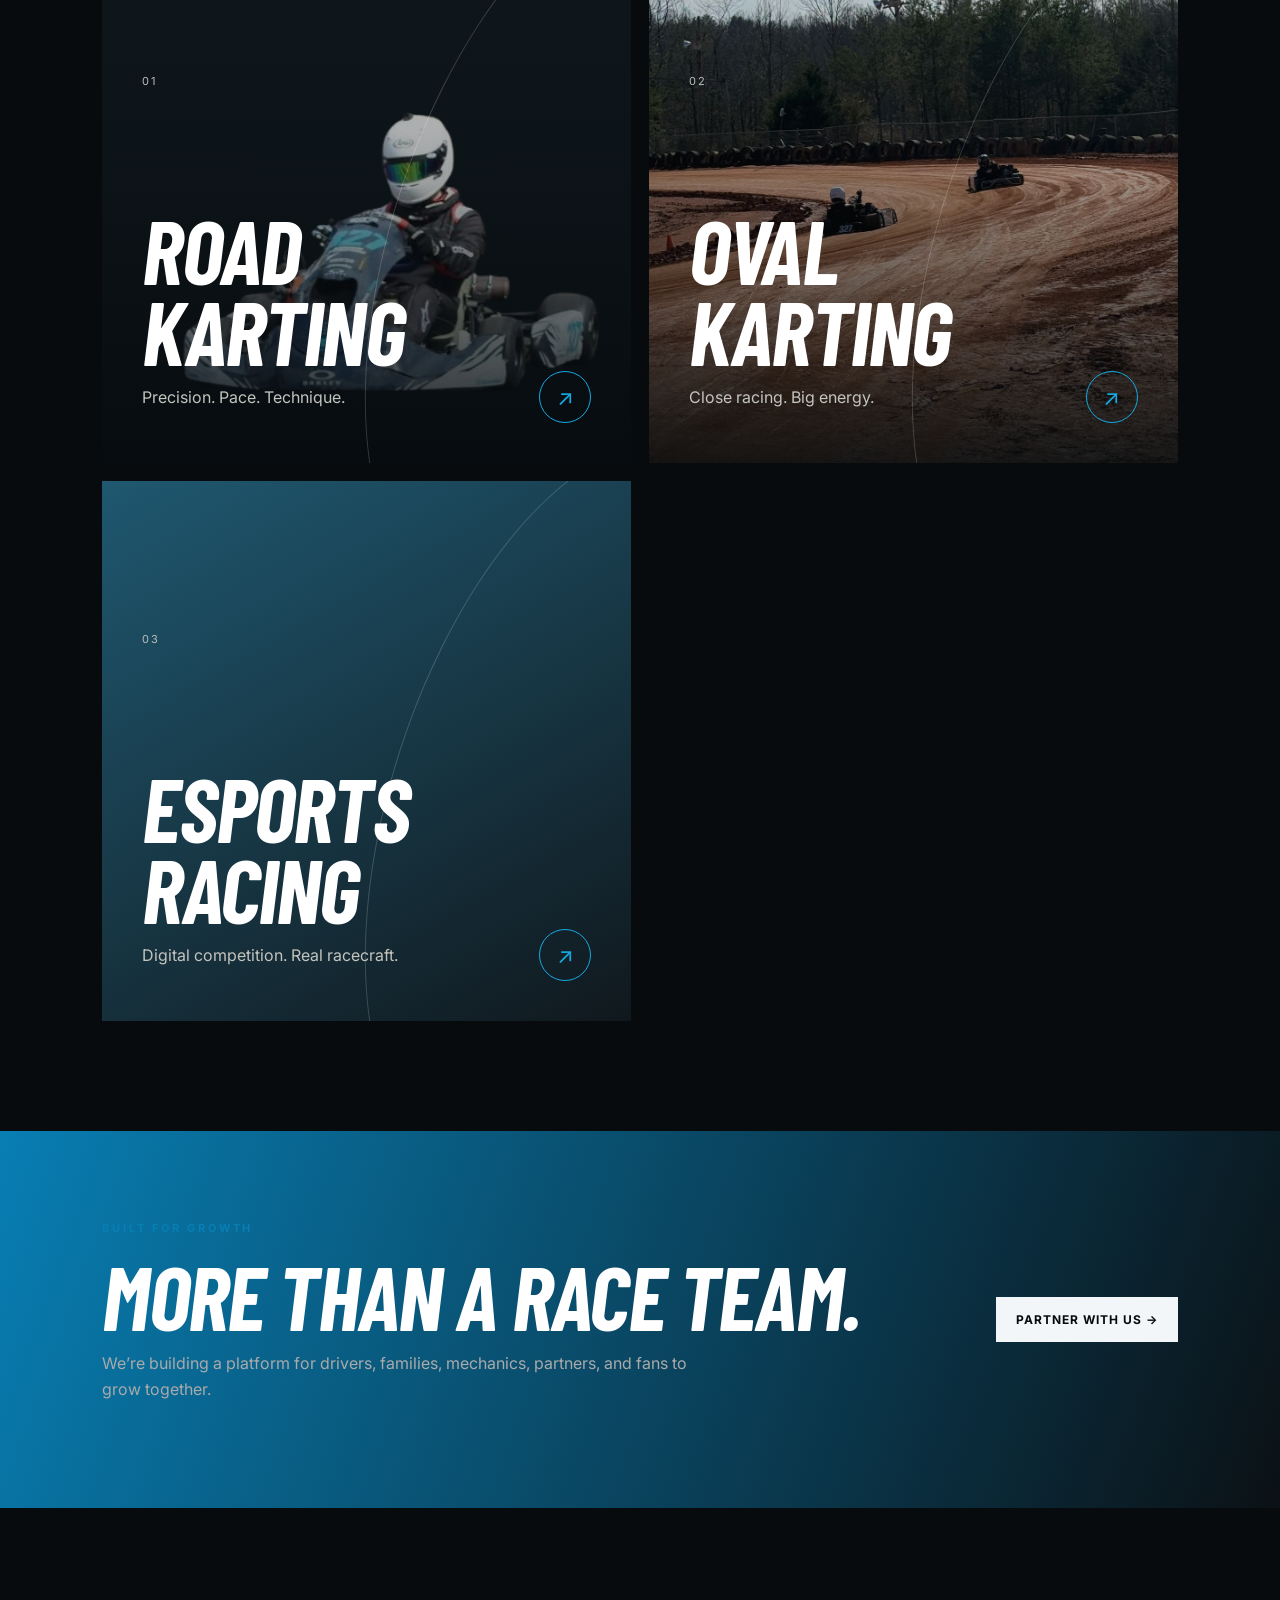
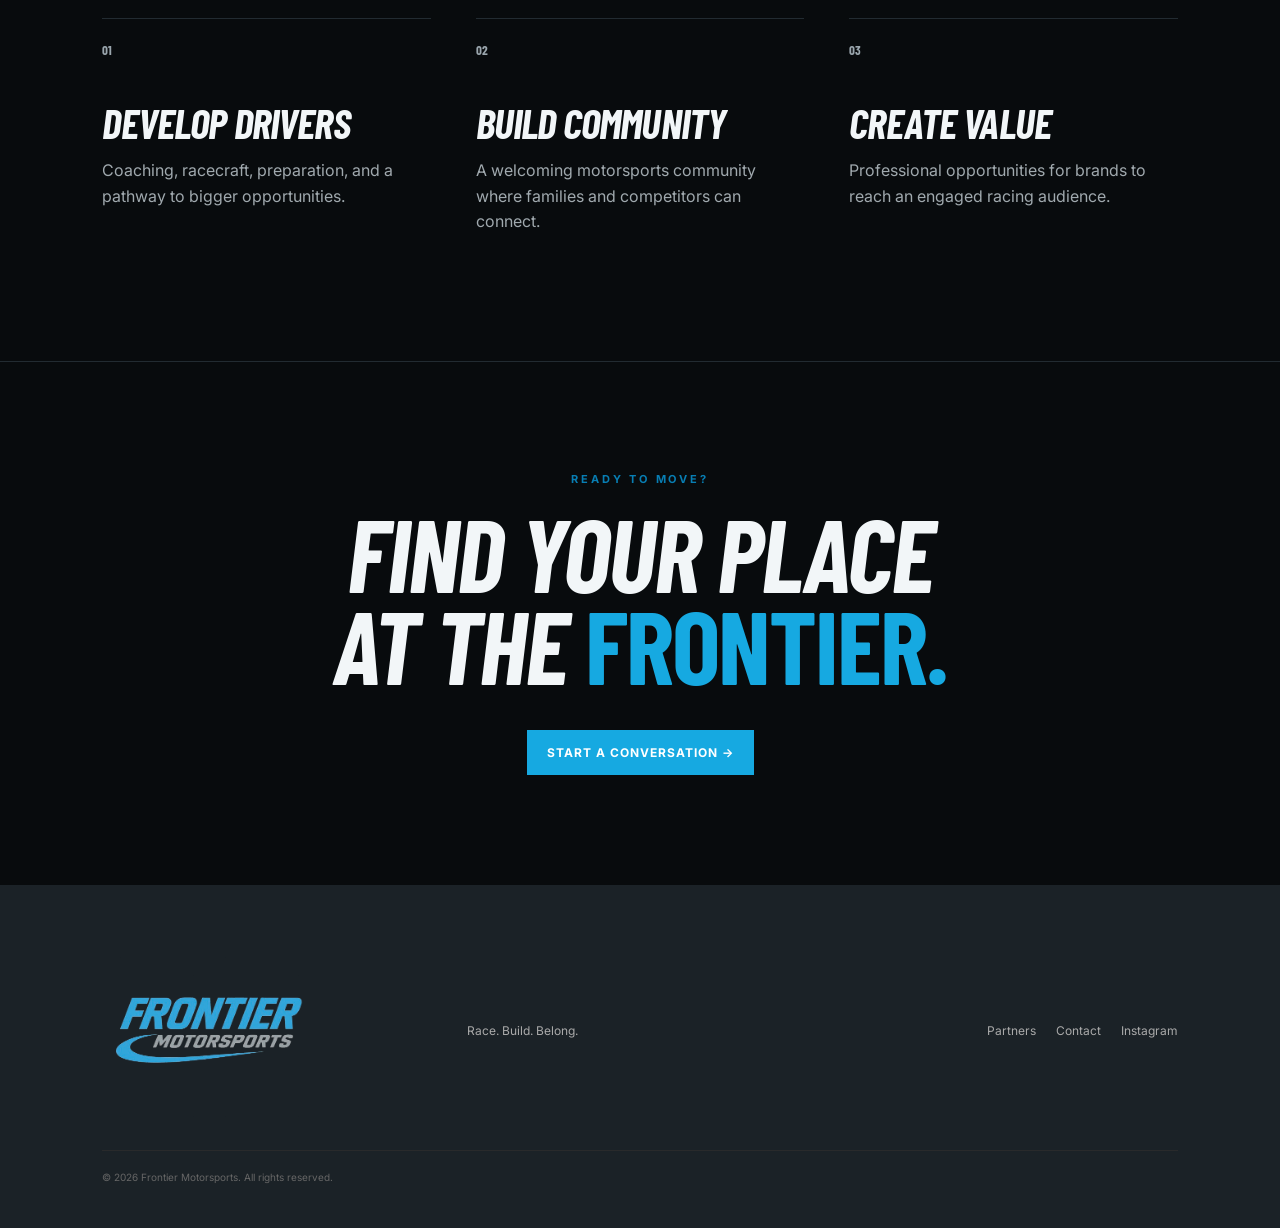
==== commit 5fe2a6c0: "Use new Frontier Motorsports logo" ====
--- a/index.html
+++ b/index.html
@@ -1,5 +1,5 @@
 <!doctype html><html lang="en"><head><meta charset="utf-8"><meta name="viewport" content="width=device-width,initial-scale=1"><meta name="description" content="Frontier Motorsports — road karting, oval karting, and esports. Race. Build. Belong."><title>Frontier Motorsports | Race. Build. Belong.</title><link rel="stylesheet" href="assets/style.css"></head><body>
-<header class="nav"><a class="brand" href="index.html"><img class="brand-logo" src="assets/frontier-logo.webp" alt="Frontier Motorsports"></a><button class="menu" aria-label="Open menu">☰</button><nav><a href="pages/road-karting.html">Road Karting</a><a href="pages/oval-karting.html">Oval Karting</a><a href="pages/esports.html">Esports</a><a href="pages/partners.html">Partners</a><a href="pages/about.html">About</a><a href="pages/events.html">Events</a><a class="nav-cta" href="pages/contact.html">Join the Team</a></nav></header>
+<header class="nav"><a class="brand" href="index.html"><img class="brand-logo" src="assets/IMG_3250.png" alt="Frontier Motorsports"></a><button class="menu" aria-label="Open menu">☰</button><nav><a href="pages/road-karting.html">Road Karting</a><a href="pages/oval-karting.html">Oval Karting</a><a href="pages/esports.html">Esports</a><a href="pages/partners.html">Partners</a><a href="pages/about.html">About</a><a href="pages/events.html">Events</a><a class="nav-cta" href="pages/contact.html">Join the Team</a></nav></header>
 <main>
 <section class="hero"><div class="hero-grid"></div><div class="hero-copy"><p class="eyebrow">FRONTIER MOTORSPORTS • NORTH CAROLINA</p><h1>RACE HARD.<br><em>BUILD BIG.</em></h1><p class="lede">A motorsports organization built around competition, community, and the next generation of racers.</p><div class="actions"><a class="btn btn-primary" href="pages/contact.html">Get Involved <span>→</span></a><a class="btn btn-ghost" href="pages/events.html">See Events</a></div></div><div class="hero-stat"><strong>02</strong><span>Racing disciplines</span></div></section>
 <section class="intro section"><div><p class="eyebrow">WHAT WE DO</p><h2>Three arenas.<br>One <em>Frontier.</em></h2></div><p class="section-lede">Frontier Motorsports creates opportunities to compete, learn, and grow through road karting, oval karting, and esports. Whether you’re chasing your first podium or building a long-term racing program, there’s a place here for you.</p></section>
@@ -7,4 +7,4 @@
 <section class="band"><div><p class="eyebrow">BUILT FOR GROWTH</p><h2>More than a race team.</h2><p>We’re building a platform for drivers, families, mechanics, partners, and fans to grow together.</p></div><a class="btn btn-light" href="pages/partners.html">Partner With Us →</a></section>
 <section class="section pillars"><div class="pillar"><span>01</span><h3>Develop Drivers</h3><p>Coaching, racecraft, preparation, and a pathway to bigger opportunities.</p></div><div class="pillar"><span>02</span><h3>Build Community</h3><p>A welcoming motorsports community where families and competitors can connect.</p></div><div class="pillar"><span>03</span><h3>Create Value</h3><p>Professional opportunities for brands to reach an engaged racing audience.</p></div></section>
 <section class="cta section"><p class="eyebrow">READY TO MOVE?</p><h2>Find your place<br>at the <em>Frontier.</em></h2><a class="btn btn-primary" href="pages/contact.html">Start a Conversation →</a></section>
-</main><footer><div class="footer-brand"><img class="footer-logo" src="assets/frontier-logo.webp" alt="Frontier Motorsports"></div><p>Race. Build. Belong.</p><div><a href="pages/partners.html">Partners</a><a href="pages/contact.html">Contact</a><a href="#">Instagram</a></div><small>© 2026 Frontier Motorsports. All rights reserved.</small></footer><script src="assets/site.js"></script></body></html>+</main><footer><div class="footer-brand"><img class="footer-logo" src="assets/IMG_3250.png" alt="Frontier Motorsports"></div><p>Race. Build. Belong.</p><div><a href="pages/partners.html">Partners</a><a href="pages/contact.html">Contact</a><a href="#">Instagram</a></div><small>© 2026 Frontier Motorsports. All rights reserved.</small></footer><script src="assets/site.js"></script></body></html>
--- a/assets/style.css
+++ b/assets/style.css
@@ -1,4 +1,38 @@
 @import url('https://fonts.googleapis.com/css2?family=Barlow+Condensed:ital,wght@0,600;0,700;0,800;1,700;1,800&family=Inter:wght@400;500;600;700&display=swap');
-:root{--ink:#22282d;--paper:#f7f9fa;--muted:#6f777d;--line:#d9e1e5;--accent:#27a9dc;--accent-dark:#1486b6;--silver:#7d858b;--white:#fff}*{box-sizing:border-box}html{scroll-behavior:smooth}body{margin:0;background:var(--paper);color:var(--ink);font-family:Inter,Arial,sans-serif}a{color:inherit;text-decoration:none}.nav{height:82px;display:flex;align-items:center;justify-content:space-between;padding:0 5vw;border-bottom:1px solid var(--line);background:rgba(255,255,255,.97);position:sticky;top:0;z-index:10}.brand{display:flex;align-items:center}.brand-logo{display:block;width:210px;max-height:62px;object-fit:contain}nav{display:flex;gap:27px;align-items:center;font-size:13px;font-weight:600}nav a{opacity:.78}nav a:hover{opacity:1}.nav-cta{background:var(--accent);color:var(--white);padding:12px 18px;opacity:1}.menu{display:none;border:0;background:none;font-size:22px}.hero{min-height:calc(100vh - 82px);padding:8vw 8vw 7vw;position:relative;overflow:hidden;display:flex;align-items:center;background:linear-gradient(135deg,#1c252b 0%,#222b31 55%,#0f1519 100%);color:#fff}.hero-grid{position:absolute;inset:0;opacity:.22;background:linear-gradient(120deg,transparent 0 48%,#555 48.2% 48.5%,transparent 48.7%),repeating-linear-gradient(135deg,transparent 0 80px,#303134 81px 82px)}.hero:after{content:'';position:absolute;width:52vw;height:52vw;border:1px solid #444;border-radius:50%;right:-18vw;bottom:-24vw;box-shadow:0 0 0 80px rgba(255,255,255,.015),0 0 0 160px rgba(255,255,255,.012)}.hero-copy{position:relative;z-index:2;max-width:800px}.eyebrow{font-size:11px;font-weight:700;letter-spacing:2.8px;color:var(--muted);margin:0 0 20px}.hero .eyebrow{color:#bcbcb7}.hero h1,h2,h3{font-family:'Barlow Condensed',sans-serif;text-transform:uppercase;margin:0;line-height:.9}.hero h1{font-size:clamp(72px,12vw,170px);letter-spacing:-3px;font-style:italic;font-weight:800}.hero h1 em,h2 em{font-style:normal;color:var(--accent)}.lede{max-width:590px;color:#c6c6c2;font-size:17px;line-height:1.65;margin:30px 0}.actions{display:flex;gap:12px;flex-wrap:wrap}.btn{display:inline-flex;align-items:center;gap:20px;padding:15px 20px;font-size:12px;font-weight:700;text-transform:uppercase;letter-spacing:1px}.btn-primary{background:var(--accent);color:#fff}.btn-ghost{border:1px solid #555;color:#fff}.btn-light{background:#fff;color:#111}.hero-stat{position:absolute;right:8vw;bottom:8vw;z-index:2;display:flex;flex-direction:column}.hero-stat strong{font:800 80px 'Barlow Condensed';line-height:.8}.hero-stat span{font-size:10px;text-transform:uppercase;letter-spacing:2px;color:#aaa;margin-top:10px}.section{padding:110px 8vw}.intro{display:grid;grid-template-columns:1fr 1fr;gap:8vw;align-items:end}.intro h2,.cta h2{font-size:clamp(60px,8vw,120px)}.section-lede{font-size:20px;line-height:1.65;color:#5d5c56;max-width:590px}.discipline-grid{padding-top:0;display:grid;grid-template-columns:1fr 1fr;gap:18px}.discipline{min-height:540px;padding:40px;display:flex;justify-content:space-between;align-items:flex-end;position:relative;overflow:hidden;color:#fff}.discipline:before{content:'';position:absolute;inset:0;background:linear-gradient(150deg,#26343d,#11191e)}.discipline:after{content:'';position:absolute;width:70%;height:140%;border:1px solid rgba(255,255,255,.18);border-radius:50%;right:-25%;top:-10%;transform:rotate(18deg)}.discipline.oval:before{background:linear-gradient(150deg,#53616a,#182126)}.discipline.esports:before{background:linear-gradient(150deg,#1f5870,#10181d)}.discipline>div,.circle-arrow{position:relative;z-index:2}.number{font-size:11px;letter-spacing:2px;color:#bbb}.discipline h3{font-size:clamp(58px,7vw,105px);margin-top:120px}.discipline p{color:#c4c4bf}.circle-arrow{width:52px;height:52px;border:1px solid #777;border-radius:50%;display:grid;place-items:center;font-size:22px}.band{background:linear-gradient(110deg,var(--accent-dark),#1c252b);color:#fff;padding:90px 8vw;display:flex;align-items:center;justify-content:space-between;gap:50px}.band h2{font-size:clamp(54px,7vw,96px)}.band p:not(.eyebrow){color:#aaa;max-width:620px;line-height:1.6}.pillars{display:grid;grid-template-columns:repeat(3,1fr);gap:45px}.pillar{border-top:1px solid var(--line);padding-top:20px}.pillar span{font:700 13px 'Barlow Condensed';color:var(--muted)}.pillar h3{font-size:42px;margin:45px 0 12px}.pillar p{color:#66645e;line-height:1.6}.cta{text-align:center;border-top:1px solid var(--line)}.cta h2{margin-bottom:40px}footer{background:#111214;color:#aaa;padding:45px 8vw;display:grid;grid-template-columns:1fr 1fr 1fr;gap:20px;align-items:center;font-size:12px}footer .footer-brand{font:800 25px 'Barlow Condensed';color:#fff}footer div:nth-of-type(2){text-align:right}footer div:nth-of-type(2) a{margin-left:20px}footer small{grid-column:1/-1;color:#666;border-top:1px solid #292a2b;padding-top:20px}.inner-hero{padding:110px 8vw 80px;background:#111214;color:#fff}.inner-hero h1{font:800 clamp(70px,12vw,160px) 'Barlow Condensed';line-height:.82;text-transform:uppercase;max-width:1000px}.inner-hero h1 em{color:var(--accent);font-style:normal}.content{padding:90px 8vw;max-width:1200px}.content h2{font-size:60px;margin:60px 0 20px}.content p{line-height:1.8;color:#5e5d57;max-width:760px}.cards{display:grid;grid-template-columns:repeat(3,1fr);gap:18px;margin-top:45px}.card{border:1px solid var(--line);padding:28px;min-height:210px}.card h3{font-size:34px;margin:50px 0 12px}.card p{font-size:14px}.form{display:grid;gap:15px;max-width:700px}.form input,.form textarea,.form select{width:100%;border:1px solid var(--line);background:#fff;padding:16px;font:inherit}.form textarea{min-height:150px}.form button{border:0;cursor:pointer;justify-self:start}.notice{padding:18px;background:#dff4fc;font-size:13px;margin:30px 0}.partner-level{border-top:1px solid var(--line);padding:30px 0;display:grid;grid-template-columns:1fr 2fr;gap:30px}.partner-level h3{font-size:42px}.partner-level p{margin:0}.schedule{border-top:1px solid var(--line)}.event{display:grid;grid-template-columns:130px 1fr 100px;gap:20px;padding:28px 0;border-bottom:1px solid var(--line);align-items:center}.event strong{font:800 28px 'Barlow Condensed'}.event h3{font-size:34px}.event span{font-size:11px;text-transform:uppercase;letter-spacing:1px;color:var(--muted)}@media(max-width:800px){.nav{height:70px;padding:0 5vw}nav{display:none}.menu{display:block}.hero{min-height:calc(100vh - 70px);padding:70px 6vw}.hero h1{font-size:72px;letter-spacing:-1px}.hero-stat{display:none}.section{padding:75px 6vw}.intro,.discipline-grid,.pillars,.cards{grid-template-columns:1fr}.discipline{min-height:400px}.discipline h3{margin-top:80px}.band{padding:70px 6vw;display:block}.band .btn{margin-top:25px}.partner-level{grid-template-columns:1fr}.event{grid-template-columns:80px 1fr}.event>span{display:none}footer{grid-template-columns:1fr}.section-lede{font-size:17px}footer div:nth-of-type(2){text-align:left}footer div:nth-of-type(2) a{margin:0 18px 0 0}}
+:root{--ink:#f2f6f8;--paper:#080b0d;--muted:#9aa6ad;--line:#222b31;--accent:#16a9e1;--accent-dark:#087eb3;--silver:#7d858b;--white:#fff}*{box-sizing:border-box}html{scroll-behavior:smooth}body{margin:0;background:var(--paper);color:var(--ink);font-family:Inter,Arial,sans-serif}a{color:inherit;text-decoration:none}.nav{height:82px;display:flex;align-items:center;justify-content:space-between;padding:0 5vw;border-bottom:1px solid var(--line);background:rgba(8,11,13,.97);position:sticky;top:0;z-index:10}.brand{display:flex;align-items:center}.brand-logo{display:block;width:210px;max-height:62px;object-fit:contain}nav{display:flex;gap:27px;align-items:center;font-size:13px;font-weight:600}nav a{opacity:.78}nav a:hover{opacity:1}.nav-cta{background:var(--accent);color:var(--white);padding:12px 18px;opacity:1}.menu{display:none;border:0;background:none;font-size:22px}.hero{min-height:calc(100vh - 82px);padding:8vw 8vw 7vw;position:relative;overflow:hidden;display:flex;align-items:center;background:linear-gradient(135deg,#1c252b 0%,#222b31 55%,#0f1519 100%);color:#fff}.hero-grid{position:absolute;inset:0;opacity:.22;background:linear-gradient(120deg,transparent 0 48%,#555 48.2% 48.5%,transparent 48.7%),repeating-linear-gradient(135deg,transparent 0 80px,#303134 81px 82px)}.hero:after{content:'';position:absolute;width:52vw;height:52vw;border:1px solid #444;border-radius:50%;right:-18vw;bottom:-24vw;box-shadow:0 0 0 80px rgba(255,255,255,.015),0 0 0 160px rgba(255,255,255,.012)}.hero-copy{position:relative;z-index:2;max-width:800px}.eyebrow{font-size:11px;font-weight:700;letter-spacing:2.8px;color:var(--muted);margin:0 0 20px}.hero .eyebrow{color:#bcbcb7}.hero h1,h2,h3{font-family:'Barlow Condensed',sans-serif;text-transform:uppercase;margin:0;line-height:.9}.hero h1{font-size:clamp(72px,12vw,170px);letter-spacing:-3px;font-style:italic;font-weight:800}.hero h1 em,h2 em{font-style:normal;color:var(--accent)}.lede{max-width:590px;color:#c6c6c2;font-size:17px;line-height:1.65;margin:30px 0}.actions{display:flex;gap:12px;flex-wrap:wrap}.btn{display:inline-flex;align-items:center;gap:20px;padding:15px 20px;font-size:12px;font-weight:700;text-transform:uppercase;letter-spacing:1px}.btn-primary{background:var(--accent);color:#fff}.btn-ghost{border:1px solid #555;color:#fff}.btn-light{background:#fff;color:#111}.hero-stat{position:absolute;right:8vw;bottom:8vw;z-index:2;display:flex;flex-direction:column}.hero-stat strong{font:800 80px 'Barlow Condensed';line-height:.8}.hero-stat span{font-size:10px;text-transform:uppercase;letter-spacing:2px;color:#aaa;margin-top:10px}.section{padding:110px 8vw}.intro{display:grid;grid-template-columns:1fr 1fr;gap:8vw;align-items:end}.intro h2,.cta h2{font-size:clamp(60px,8vw,120px)}.section-lede{font-size:20px;line-height:1.65;color:#aab3b8;max-width:590px}.discipline-grid{padding-top:0;display:grid;grid-template-columns:1fr 1fr;gap:18px}.discipline{min-height:540px;padding:40px;display:flex;justify-content:space-between;align-items:flex-end;position:relative;overflow:hidden;color:#fff}.discipline:before{content:'';position:absolute;inset:0;background:linear-gradient(150deg,#26343d,#11191e)}.discipline:after{content:'';position:absolute;width:70%;height:140%;border:1px solid rgba(255,255,255,.18);border-radius:50%;right:-25%;top:-10%;transform:rotate(18deg)}.discipline.oval:before{background:linear-gradient(150deg,#53616a,#182126)}.discipline.esports:before{background:linear-gradient(150deg,#1f5870,#10181d)}.discipline>div,.circle-arrow{position:relative;z-index:2}.number{font-size:11px;letter-spacing:2px;color:#bbb}.discipline h3{font-size:clamp(58px,7vw,105px);margin-top:120px}.discipline p{color:#c4c4bf}.circle-arrow{width:52px;height:52px;border:1px solid #777;border-radius:50%;display:grid;place-items:center;font-size:22px}.band{background:linear-gradient(110deg,var(--accent-dark),#1c252b);color:#fff;padding:90px 8vw;display:flex;align-items:center;justify-content:space-between;gap:50px}.band h2{font-size:clamp(54px,7vw,96px)}.band p:not(.eyebrow){color:#aaa;max-width:620px;line-height:1.6}.pillars{display:grid;grid-template-columns:repeat(3,1fr);gap:45px}.pillar{border-top:1px solid var(--line);padding-top:20px}.pillar span{font:700 13px 'Barlow Condensed';color:var(--muted)}.pillar h3{font-size:42px;margin:45px 0 12px}.pillar p{color:#a0a9ae;line-height:1.6}.cta{text-align:center;border-top:1px solid var(--line)}.cta h2{margin-bottom:40px}footer{background:#111214;color:#aaa;padding:45px 8vw;display:grid;grid-template-columns:1fr 1fr 1fr;gap:20px;align-items:center;font-size:12px}footer .footer-brand{font:800 25px 'Barlow Condensed';color:#fff}footer div:nth-of-type(2){text-align:right}footer div:nth-of-type(2) a{margin-left:20px}footer small{grid-column:1/-1;color:#666;border-top:1px solid #292a2b;padding-top:20px}.inner-hero{padding:110px 8vw 80px;background:#111214;color:#fff}.inner-hero h1{font:800 clamp(70px,12vw,160px) 'Barlow Condensed';line-height:.82;text-transform:uppercase;max-width:1000px}.inner-hero h1 em{color:var(--accent);font-style:normal}.content{padding:90px 8vw;max-width:1200px}.content h2{font-size:60px;margin:60px 0 20px}.content p{line-height:1.8;color:#a0a9ae;max-width:760px}.cards{display:grid;grid-template-columns:repeat(3,1fr);gap:18px;margin-top:45px}.card{border:1px solid var(--line);padding:28px;min-height:210px}.card h3{font-size:34px;margin:50px 0 12px}.card p{font-size:14px}.form{display:grid;gap:15px;max-width:700px}.form input,.form textarea,.form select{width:100%;border:1px solid var(--line);background:#11171b;color:#f2f6f8;padding:16px;font:inherit}.form textarea{min-height:150px}.form button{border:0;cursor:pointer;justify-self:start}.notice{padding:18px;background:#0c2834;color:#d9f4ff;font-size:13px;margin:30px 0}.partner-level{border-top:1px solid var(--line);padding:30px 0;display:grid;grid-template-columns:1fr 2fr;gap:30px}.partner-level h3{font-size:42px}.partner-level p{margin:0}.schedule{border-top:1px solid var(--line)}.event{display:grid;grid-template-columns:130px 1fr 100px;gap:20px;padding:28px 0;border-bottom:1px solid var(--line);align-items:center}.event strong{font:800 28px 'Barlow Condensed'}.event h3{font-size:34px}.event span{font-size:11px;text-transform:uppercase;letter-spacing:1px;color:var(--muted)}@media(max-width:800px){.nav{height:70px;padding:0 5vw}nav{display:none}.menu{display:block}.hero{min-height:calc(100vh - 70px);padding:70px 6vw}.hero h1{font-size:72px;letter-spacing:-1px}.hero-stat{display:none}.section{padding:75px 6vw}.intro,.discipline-grid,.pillars,.cards{grid-template-columns:1fr}.discipline{min-height:400px}.discipline h3{margin-top:80px}.band{padding:70px 6vw;display:block}.band .btn{margin-top:25px}.partner-level{grid-template-columns:1fr}.event{grid-template-columns:80px 1fr}.event>span{display:none}footer{grid-template-columns:1fr}.section-lede{font-size:17px}footer div:nth-of-type(2){text-align:left}footer div:nth-of-type(2) a{margin:0 18px 0 0}}
 /* Frontier Motorsports brand refresh */
-h1,h2,h3,.footer-brand{font-style:italic;letter-spacing:-.02em}.eyebrow{color:var(--accent-dark)}.hero .eyebrow{color:#8fd8f3}.hero h1 em,h2 em,.inner-hero h1 em{color:var(--accent)}.inner-hero{background:linear-gradient(135deg,#1b252b,#0e1519);border-bottom:5px solid var(--accent)}.circle-arrow{border-color:var(--accent);color:var(--accent)}.footer-logo{display:block;width:210px;max-width:100%;filter:brightness(0) invert(1);opacity:.95}footer{background:#1b2227}.nav{box-shadow:0 2px 18px rgba(20,134,182,.08)}@media(max-width:800px){.brand-logo{width:165px;max-height:54px}}
+h1,h2,h3,.footer-brand{font-style:italic;letter-spacing:-.02em}.eyebrow{color:var(--accent-dark)}.hero .eyebrow{color:#8fd8f3}.hero h1 em,h2 em,.inner-hero h1 em{color:var(--accent)}.inner-hero{background:linear-gradient(135deg,#1b252b,#0e1519);border-bottom:5px solid var(--accent)}.circle-arrow{border-color:var(--accent);color:var(--accent)}.footer-logo{display:block;width:210px;max-width:100%;filter:brightness(0) invert(1);opacity:.95}footer{background:#1b2227}.nav{box-shadow:0 2px 18px rgba(22,169,225,.14)}@media(max-width:800px){.brand-logo{width:165px;max-height:54px}}
+
+/* Dark Frontier theme */
+body{background:#080b0d;color:#f2f6f8}.nav{border-color:#1e2a30}.section,.content{background:#080b0d}.card{background:#0d1215}.pillar,.cta,.card,.partner-level,.schedule,.event{border-color:#222b31}.band{background:linear-gradient(110deg,#087eb3,#0b1115)}.btn-light{background:#f2f6f8;color:#080b0d}.menu{color:#f2f6f8}.form input,.form textarea,.form select{border-color:#2a363d}.footer-logo{filter:none;opacity:1}
+
+/* Oval Karting cover */
+.oval-cover{position:relative;overflow:hidden;min-height:620px;display:flex;align-items:center;background:radial-gradient(circle at 72% 48%,#14252e 0,#0b1115 38%,#080b0d 70%)}.oval-cover:after{content:'';position:absolute;inset:0;background:linear-gradient(90deg,rgba(8,11,13,.96) 0%,rgba(8,11,13,.55) 48%,rgba(8,11,13,.05) 78%);pointer-events:none}.inner-hero-copy{position:relative;z-index:2}.oval-cover-kart{position:absolute;z-index:1;right:3vw;top:50%;transform:translateY(-50%);width:min(48vw,720px);height:auto;object-fit:contain;filter:drop-shadow(0 25px 35px rgba(0,0,0,.55))}.oval-cover .inner-hero-copy{max-width:58%}@media(max-width:800px){.oval-cover{min-height:650px;align-items:flex-start;padding-top:80px}.oval-cover .inner-hero-copy{max-width:100%}.oval-cover-kart{width:92vw;right:-12vw;top:auto;bottom:25px;transform:none}.oval-cover:after{background:linear-gradient(180deg,rgba(8,11,13,.96) 0%,rgba(8,11,13,.6) 50%,rgba(8,11,13,.12) 100%)}}
+
+/* Road Karting cover */
+.road-cover{position:relative;overflow:hidden;min-height:620px;display:flex;align-items:center;background:radial-gradient(circle at 72% 48%,#14252e 0,#0b1115 38%,#080b0d 70%)}.road-cover:after{content:'';position:absolute;inset:0;background:linear-gradient(90deg,rgba(8,11,13,.96) 0%,rgba(8,11,13,.55) 48%,rgba(8,11,13,.05) 78%);pointer-events:none}.road-cover-kart{position:absolute;z-index:1;right:3vw;top:50%;transform:translateY(-50%);width:min(48vw,720px);height:auto;object-fit:contain;filter:drop-shadow(0 25px 35px rgba(0,0,0,.55))}.road-cover .inner-hero-copy{max-width:58%}@media(max-width:800px){.road-cover{min-height:650px;align-items:flex-start;padding-top:80px}.road-cover .inner-hero-copy{max-width:100%}.road-cover-kart{width:92vw;right:-12vw;top:auto;bottom:20px;transform:none}.road-cover:after{background:linear-gradient(180deg,rgba(8,11,13,.96) 0%,rgba(8,11,13,.6) 50%,rgba(8,11,13,.12) 100%)}}
+
+
+/* Homepage Road Karting photo cover */
+.discipline.road:before{
+  background:
+    linear-gradient(180deg,rgba(5,10,13,.12) 0%,rgba(5,10,13,.38) 48%,rgba(5,10,13,.9) 100%),
+    url('IMG_1741-removebg-preview.png') center 62%/cover no-repeat;
+}
+.discipline.road{background:#11191e}
+
+
+/* Homepage Oval Karting photo cover */
+.discipline.oval:before{
+  background:
+    linear-gradient(180deg,rgba(5,10,13,.12) 0%,rgba(5,10,13,.38) 48%,rgba(5,10,13,.9) 100%),
+    url('IMG_2681.jpeg') center 55%/cover no-repeat;
+}
+.discipline.oval{background:#182126}
+
+
+/* About team photo */
+.about-team-photo{margin:0 0 70px;position:relative;overflow:hidden;border-bottom:5px solid var(--accent);background:#0d1215}
+.about-team-photo img{display:block;width:100%;height:min(62vw,650px);object-fit:cover;object-position:center 52%}
+.about-team-photo:after{content:'';position:absolute;inset:0;box-shadow:inset 0 -90px 90px rgba(8,11,13,.3);pointer-events:none}
+@media(max-width:800px){.about-team-photo{margin-bottom:50px}.about-team-photo img{height:62vw;min-height:270px}}
